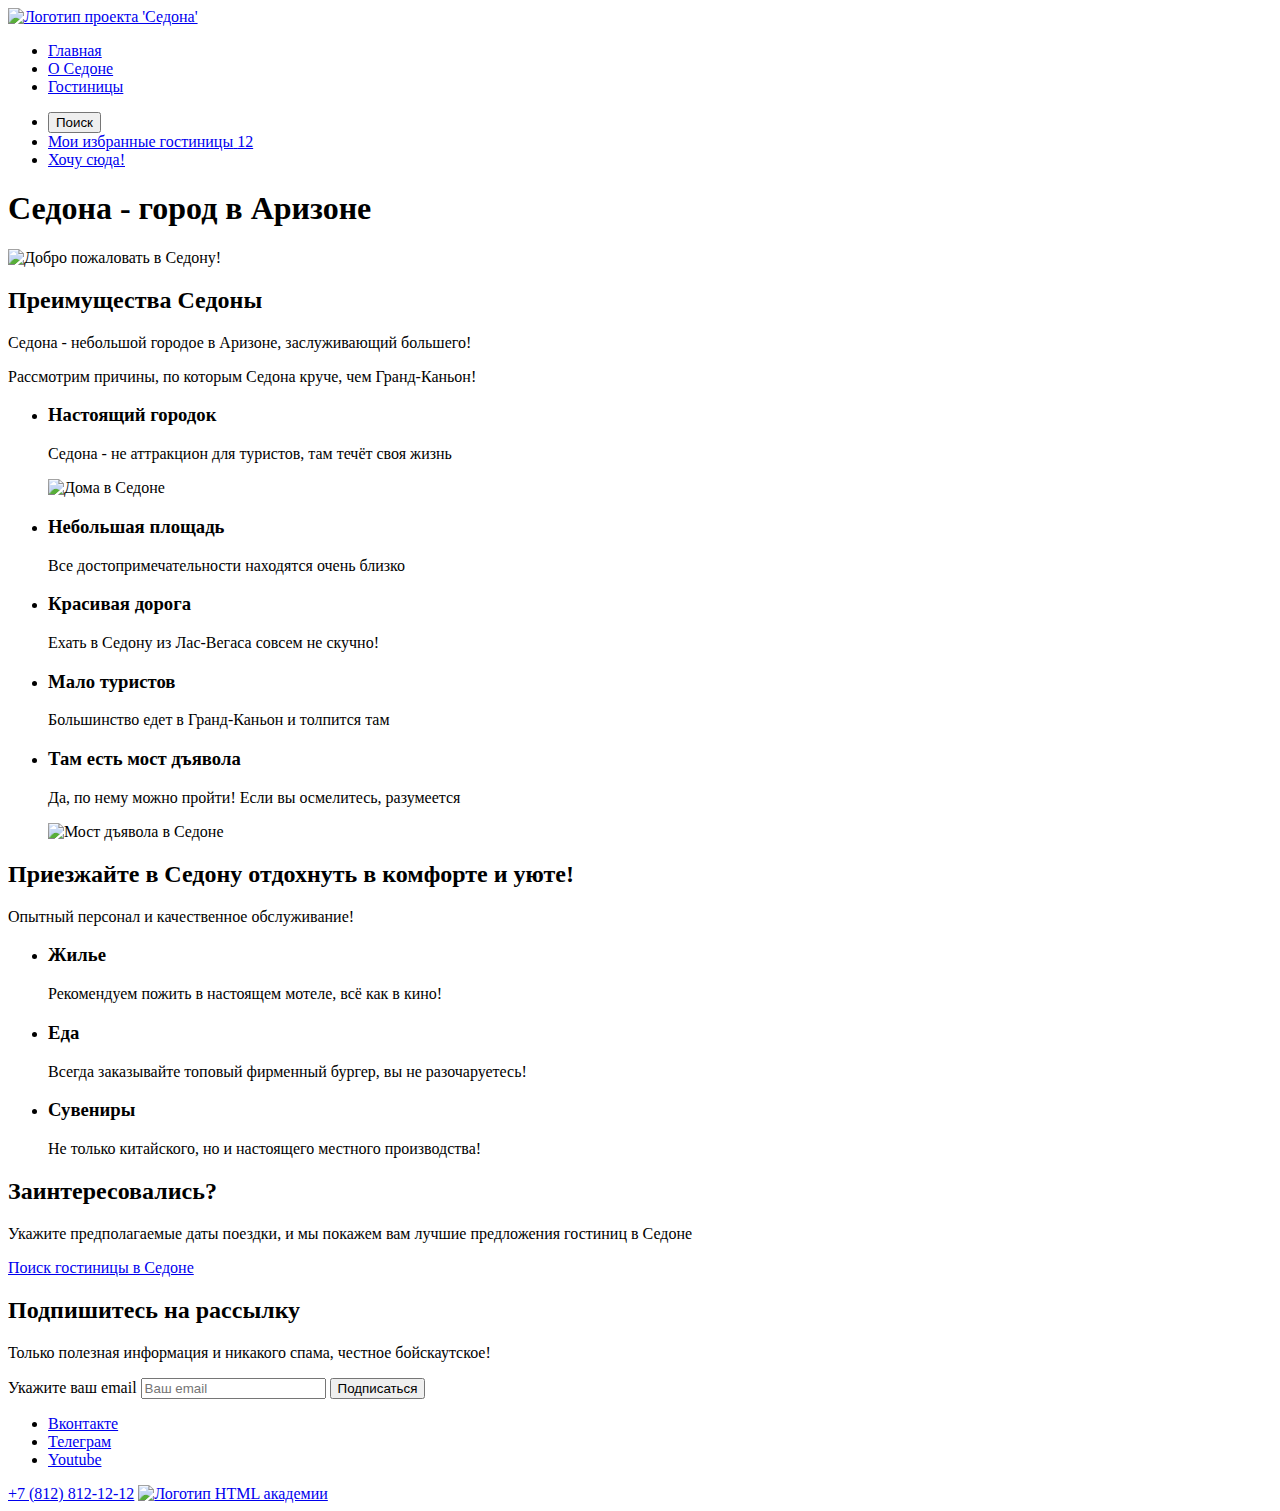
==== index.html @ 58f9d594 "Загружены файлы index.html и catalog.html" ====
<!DOCTYPE html>
<html lang="ru">
  <head>
    <meta charset="utf-8">
    <title>HTML Academy: Седона</title>
  </head>
  <body>

    <header class="main-header" data-test="header">

      <a class="logo-link" aria-current="page" href="index.html">
        <img class="logo-img" src="#" alt="Логотип проекта 'Седона'">
      </a>

      <nav class="navigation">

        <ul class="navigation-list">
          <li class="navigation-item">
            <a class="navigation-link" aria-current="page" href="index.html">
              Главная
            </a>
          </li>
          <li class="navigation-item">
            <a class="navigation-link" href="#">
              О Седоне
            </a>
          </li>
          <li class="navigation-item">
            <a class="navigation-link" href="catalog.html">
              Гостиницы
            </a>
          </li>
        </ul>

        <ul class="navigation-user">
          <li class="navigation-user-item">

            <button class="navigation-user-link" type="button">
              <span class="visually-hidden">Поиск</span>
            </button>
          </li>
          <li class="navigation-user-item">
            <a class="navigation-user-link" href="#">
              <span class="visually-hidden">Мои избранные гостиницы</span>
              <span class="favorits-count">12</span>
            </a>
          </li>
          <li class="navigation-user-item">
            <a class="navigation-btn-link" href="#">
              Хочу сюда!
            </a>
          </li>
        </ul>
      </nav>

    </header>

    <main class="main-index" data-test="main">
      <section class="hero" data-test="hero">
        <h1 class="visually-hidden">Седона - город в Аризоне</h1>
        <img class="hero-image" src="#" alt="Добро пожаловать в Седону!">
      </section>

      <section class="advantages" data-test="advantages">
        <h2 class="visually-hidden">Преимущества Седоны</h2>

        <p class="advantages-title">Седона - небольшой городое в Аризоне, заслуживающий большего!</p>
        <p class="advantages-reasons">Рассмотрим причины, по которым Седона круче, чем Гранд-Каньон!</p>

        <ul class="advantages-list">

          <li class="advantages-item advantages-item-big">
            <h3 class="advantage-title">Настоящий городок</h3>
            <p class="advantage-description">Седона - не аттракцион для туристов, там течёт своя жизнь</p>
            <img class="advantage-img" src="#" alt="Дома в Седоне">
          </li>

          <li class="advantages-item">
            <h3 class="advantage-title">Небольшая площадь</h3>
            <p class="advantage-description">Все достопримечательности находятся очень близко</p>
          </li>

          <li class="advantages-item">
            <h3 class="advantage-title">Красивая дорога</h3>
            <p class="advantage-description">Ехать в Седону из Лас-Вегаса совсем не скучно!</p>
          </li>

          <li class="advantages-item">
            <h3 class="advantage-title">Мало туристов</h3>
            <p class="advantage-description">Большинство едет в Гранд-Каньон и толпится там</p>
          </li>

          <li class="advantages-item advantages-item-big">
            <h3 class="advantage-title">Там есть мост дъявола</h3>
            <p class="advantage-description">Да, по нему можно пройти! Если вы осмелитесь, разумеется</p>
            <img class="advantage-img" src="#" alt="Мост дъявола в Седоне">
          </li>

        </ul>
      </section>

      <section>
        <h2>Приезжайте в Седону отдохнуть в комфорте и уюте!</h2>
        <p class="reasons">Опытный персонал и качественное обслуживание!</p>
        <ul class="reasons-list">

          <li class="reasons-item">
            <h3 class="reasons-title">Жилье</h3>
            <p class="reasons-description">Рекомендуем пожить в настоящем мотеле, всё как в кино!</p>
          </li>

          <li class="reasons-item">
            <h3 class="reasons-title">Еда</h3>
            <p class="reasons-description">Всегда заказывайте топовый фирменный бургер, вы не разочаруетесь!</p>
          </li>

          <li class="reasons-item">
            <h3 class="reasons-title">Сувениры</h3>
            <p class="reasons-description">Не только китайского, но и настоящего местного производства!</p>
          </li>

        </ul>
      </section>

      <section class="search" data-test="search">
        <h2 class="search-title">Заинтересовались?</h2>
        <p class="search-description">Укажите предполагаемые даты поездки, и мы покажем вам лучшие предложения гостиниц в Седоне</p>
        <a href="#" class="search-link">Поиск гостиницы в Седоне</a>
      </section>

      <section class="subscribe" data-test="subscribe">
        <h2 class="subscribe-title">Подпишитесь на рассылку</h2>
        <p class="subscribe-description">Только полезная информация и никакого спама, честное бойскаутское!</p>
        <form class="subscribe-form" action="https://echo.htmlacademy.ru/" method="post">
          <label class="visually-hidden" for="subscribe-email">Укажите ваш email</label>
          <input type="text" id="subscribe-email" name="user-email" placeholder="Ваш email"></input>
          <button class="subscribe-btn" type="submit">Подписаться</button>
        </form>

      </section>


    </main>

    <footer class="page-footer" data-test="footer">
      <ul class="social-list">
        <li class="social-item">
          <a class="social-link" href="https://vk.com/htmlacademy">
            <span class="visually-hidden">Вконтакте</span>
          </a>
        </li>

        <li class="social-item">
          <a class="social-link" href="https://vk.com/htmlacademy">
            <span class="visually-hidden">Телеграм</span>
          </a>
        </li>

        <li class="social-item">
          <a class="social-link" href="https://vk.com/htmlacademy">
            <span class="visually-hidden">Youtube</span>
          </a>
        </li>
      </ul>

      <a class="contact" href="tel:+78128121212">+7 (812) 812-12-12</a>

      <a class="academy-logo-link" href="https://htmlacademy.ru/">
        <img class="academy-logo" src="#" width="115" height="33" alt="Логотип HTML академии">
      </a>
    </footer>

  </body>
</html>
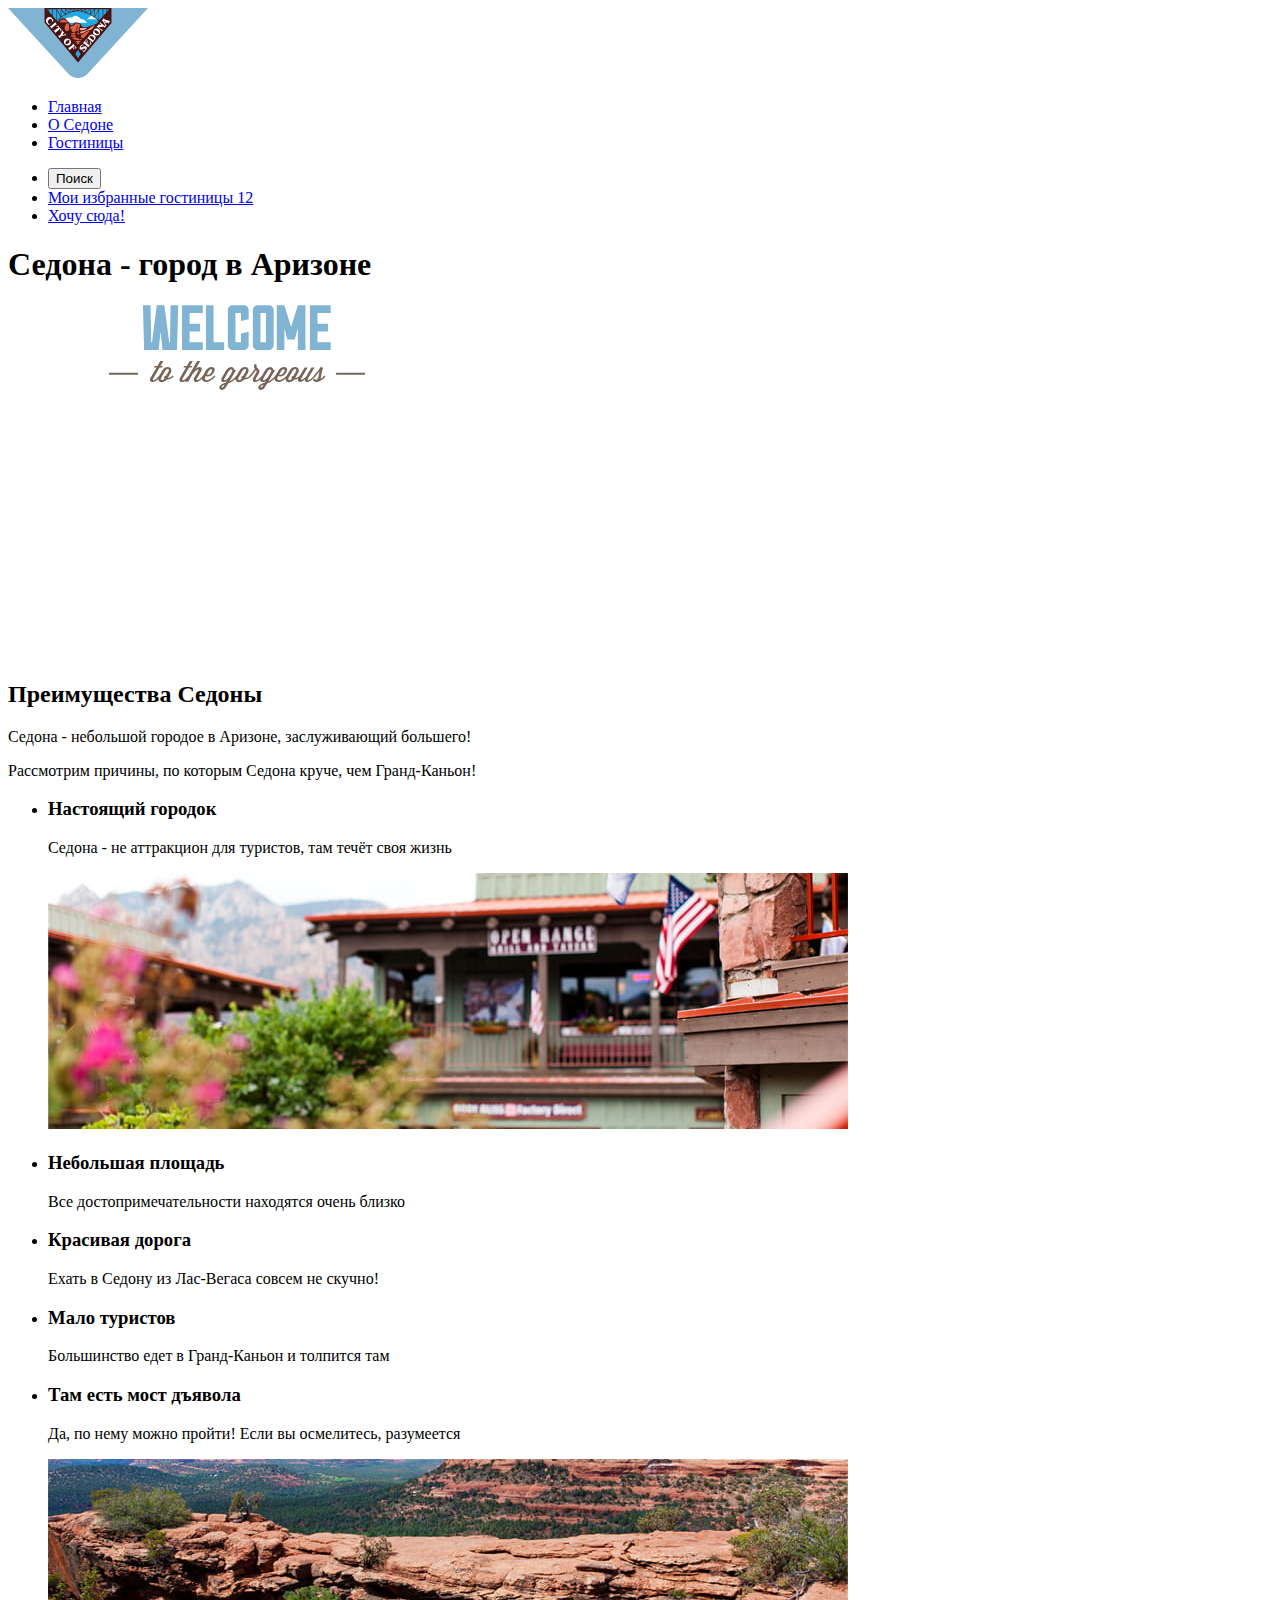
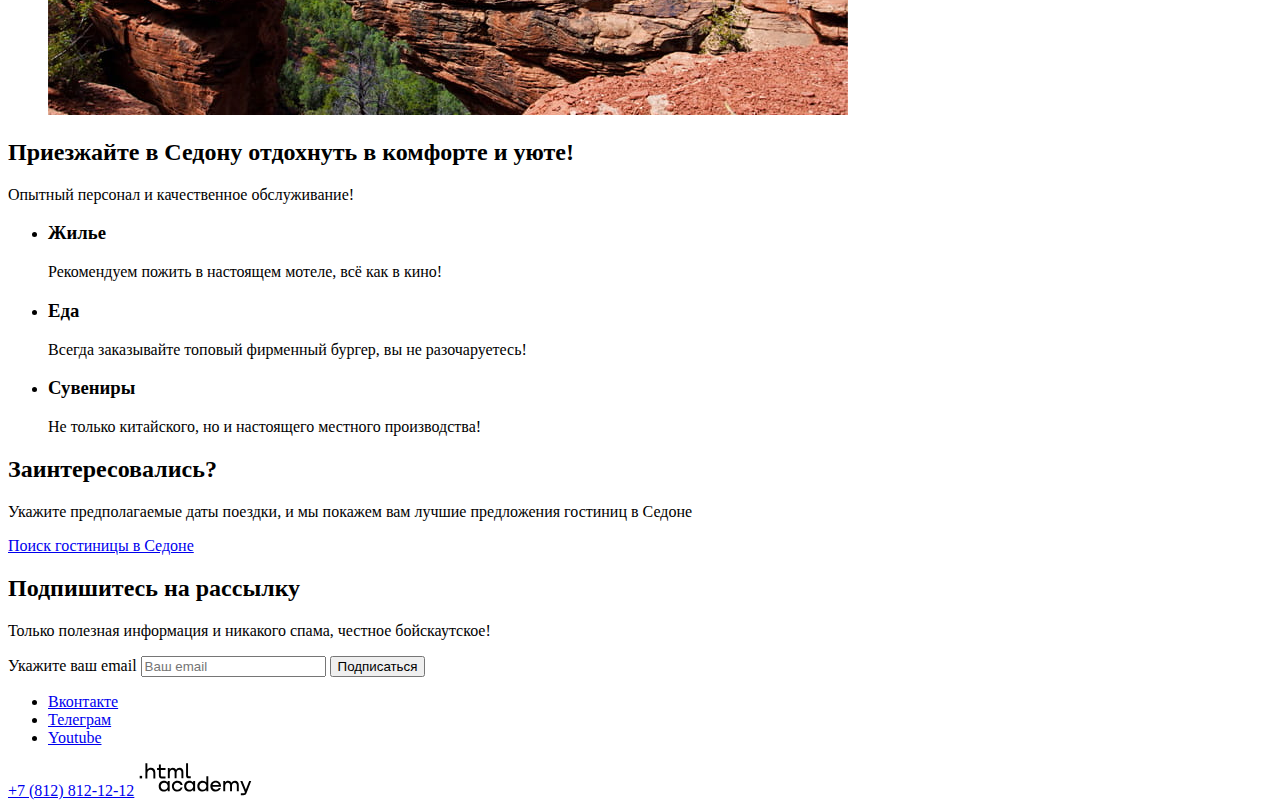
==== commit 034de1a8: "Выполнено задание из модуля 3" ====
--- a/index.html
+++ b/index.html
@@ -9,7 +9,7 @@
     <header class="main-header" data-test="header">
 
       <a class="logo-link" aria-current="page" href="index.html">
-        <img class="logo-img" src="#" alt="Логотип проекта 'Седона'">
+        <img class="logo-img" src="images/logo.svg" width="140" height="70" alt="Логотип проекта 'Седона'">
       </a>
 
       <nav class="navigation">
@@ -58,7 +58,7 @@
     <main class="main-index" data-test="main">
       <section class="hero" data-test="hero">
         <h1 class="visually-hidden">Седона - город в Аризоне</h1>
-        <img class="hero-image" src="#" alt="Добро пожаловать в Седону!">
+        <img class="hero-image" src="images/welcome.svg" width="458" height="352" alt="Добро пожаловать в Седону!">
       </section>
 
       <section class="advantages" data-test="advantages">
@@ -72,7 +72,7 @@
           <li class="advantages-item advantages-item-big">
             <h3 class="advantage-title">Настоящий городок</h3>
             <p class="advantage-description">Седона - не аттракцион для туристов, там течёт своя жизнь</p>
-            <img class="advantage-img" src="#" alt="Дома в Седоне">
+            <img class="advantage-img" src="images/reason-1.jpg" alt="Дома в Седоне">
           </li>
 
           <li class="advantages-item">
@@ -93,7 +93,7 @@
           <li class="advantages-item advantages-item-big">
             <h3 class="advantage-title">Там есть мост дъявола</h3>
             <p class="advantage-description">Да, по нему можно пройти! Если вы осмелитесь, разумеется</p>
-            <img class="advantage-img" src="#" alt="Мост дъявола в Седоне">
+            <img class="advantage-img" src="images/reason-2.jpg" alt="Мост дъявола в Седоне">
           </li>
 
         </ul>
@@ -166,7 +166,7 @@
       <a class="contact" href="tel:+78128121212">+7 (812) 812-12-12</a>
 
       <a class="academy-logo-link" href="https://htmlacademy.ru/">
-        <img class="academy-logo" src="#" width="115" height="33" alt="Логотип HTML академии">
+        <img class="academy-logo" src="images/academy-logo.svg" width="115" height="33" alt="Логотип HTML академии">
       </a>
     </footer>
 
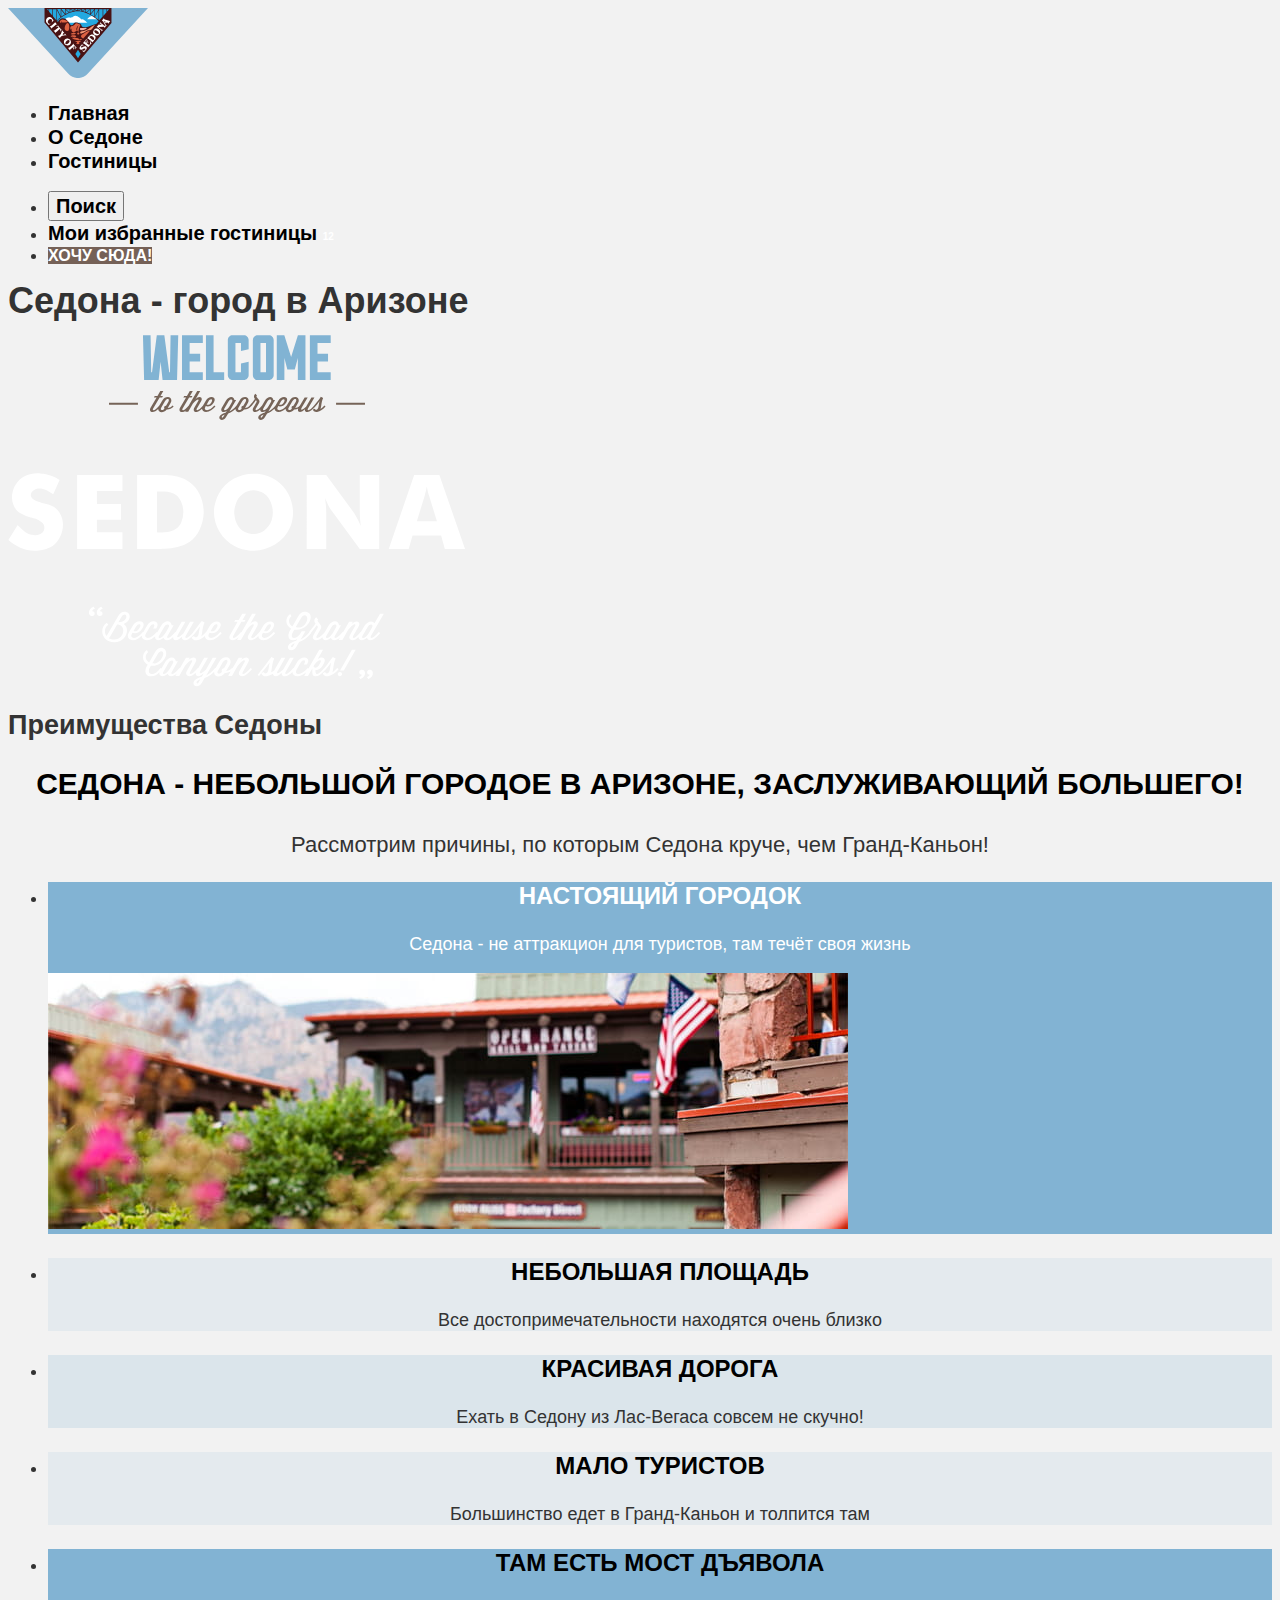
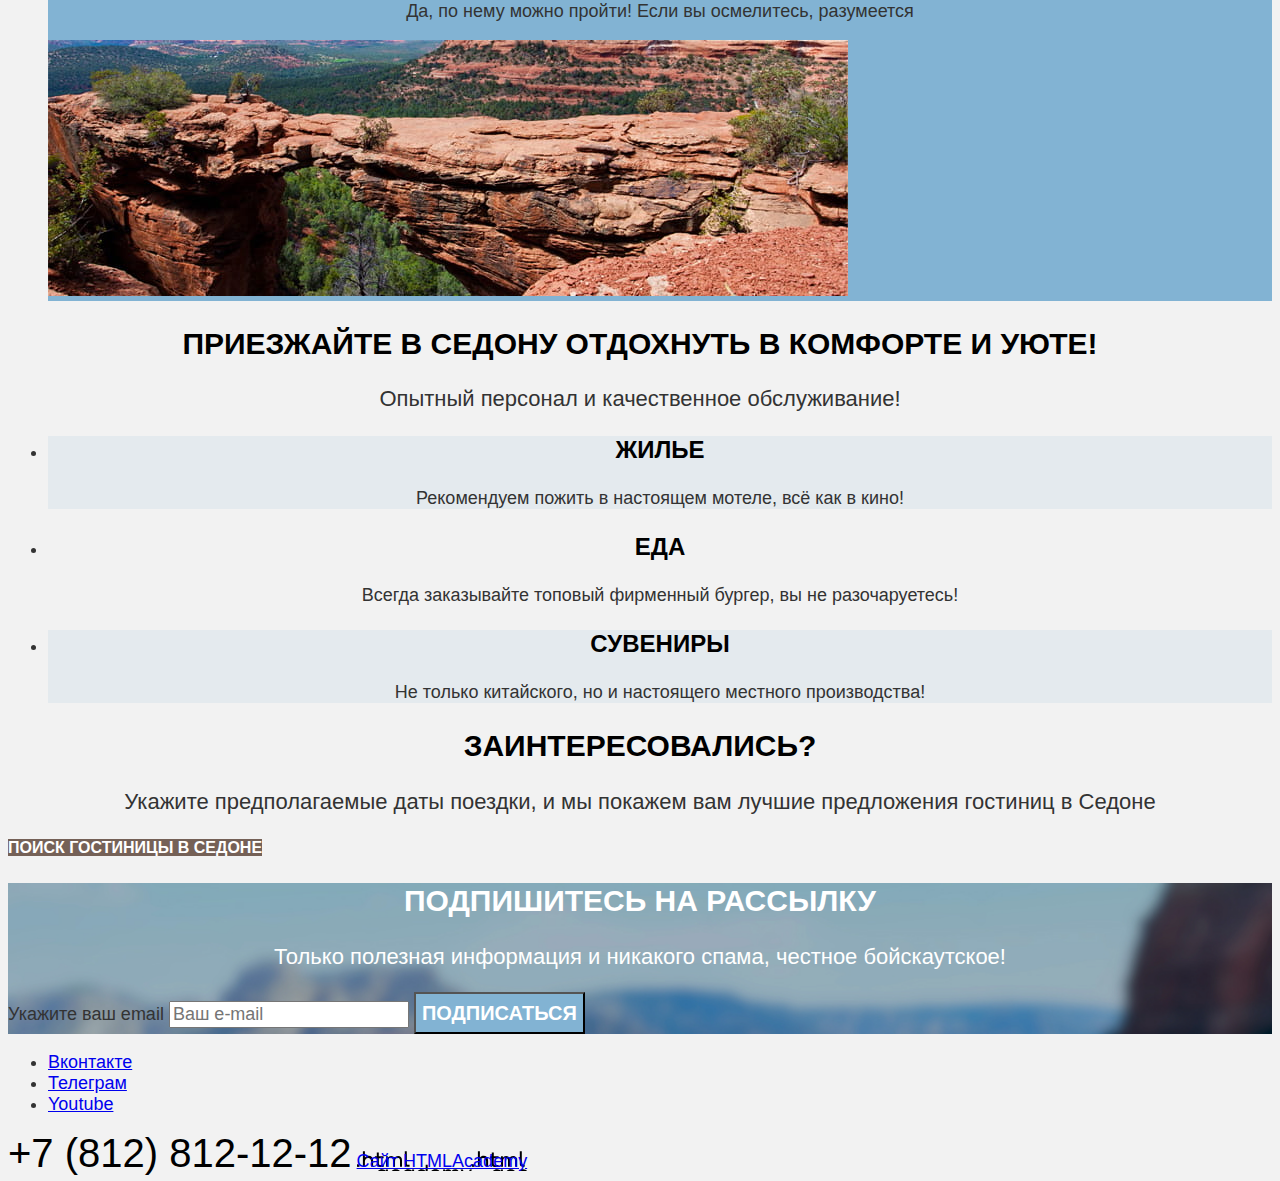
==== commit 3ccbaae4: "Выполнено задание модуля 4" ====
--- a/index.html
+++ b/index.html
@@ -3,6 +3,7 @@
   <head>
     <meta charset="utf-8">
     <title>HTML Academy: Седона</title>
+    <link rel="stylesheet" href="styles/styles.css">
   </head>
   <body>
 
@@ -65,27 +66,27 @@
         <h2 class="visually-hidden">Преимущества Седоны</h2>
 
         <p class="advantages-title">Седона - небольшой городое в Аризоне, заслуживающий большего!</p>
-        <p class="advantages-reasons">Рассмотрим причины, по которым Седона круче, чем Гранд-Каньон!</p>
+        <p class="advantages-description">Рассмотрим причины, по которым Седона круче, чем Гранд-Каньон!</p>
 
         <ul class="advantages-list">
 
           <li class="advantages-item advantages-item-big">
-            <h3 class="advantage-title">Настоящий городок</h3>
-            <p class="advantage-description">Седона - не аттракцион для туристов, там течёт своя жизнь</p>
+            <h3 class="advantages-subtitle">Настоящий городок</h3>
+            <p class="advantages-subdescription">Седона - не аттракцион для туристов, там течёт своя жизнь</p>
             <img class="advantage-img" src="images/reason-1.jpg" alt="Дома в Седоне">
           </li>
 
-          <li class="advantages-item">
+          <li class="advantages-item advantages-light">
             <h3 class="advantage-title">Небольшая площадь</h3>
             <p class="advantage-description">Все достопримечательности находятся очень близко</p>
           </li>
 
-          <li class="advantages-item">
+          <li class="advantages-item advantages-dark">
             <h3 class="advantage-title">Красивая дорога</h3>
             <p class="advantage-description">Ехать в Седону из Лас-Вегаса совсем не скучно!</p>
           </li>
 
-          <li class="advantages-item">
+          <li class="advantages-item advantages-light">
             <h3 class="advantage-title">Мало туристов</h3>
             <p class="advantage-description">Большинство едет в Гранд-Каньон и толпится там</p>
           </li>
@@ -100,23 +101,23 @@
       </section>
 
       <section>
-        <h2>Приезжайте в Седону отдохнуть в комфорте и уюте!</h2>
-        <p class="reasons">Опытный персонал и качественное обслуживание!</p>
+        <h2 class="reasons-title">Приезжайте в Седону отдохнуть в комфорте и уюте!</h2>
+        <p class="reasons-description">Опытный персонал и качественное обслуживание!</p>
         <ul class="reasons-list">
 
-          <li class="reasons-item">
-            <h3 class="reasons-title">Жилье</h3>
-            <p class="reasons-description">Рекомендуем пожить в настоящем мотеле, всё как в кино!</p>
+          <li class="reasons-item reasons-item-light">
+            <h3 class="reason-title">Жилье</h3>
+            <p class="reason-description">Рекомендуем пожить в настоящем мотеле, всё как в кино!</p>
           </li>
 
           <li class="reasons-item">
-            <h3 class="reasons-title">Еда</h3>
-            <p class="reasons-description">Всегда заказывайте топовый фирменный бургер, вы не разочаруетесь!</p>
+            <h3 class="reason-title">Еда</h3>
+            <p class="reason-description">Всегда заказывайте топовый фирменный бургер, вы не разочаруетесь!</p>
           </li>
 
-          <li class="reasons-item">
-            <h3 class="reasons-title">Сувениры</h3>
-            <p class="reasons-description">Не только китайского, но и настоящего местного производства!</p>
+          <li class="reasons-item reasons-item-light">
+            <h3 class="reason-title">Сувениры</h3>
+            <p class="reason-description">Не только китайского, но и настоящего местного производства!</p>
           </li>
 
         </ul>
@@ -125,7 +126,7 @@
       <section class="search" data-test="search">
         <h2 class="search-title">Заинтересовались?</h2>
         <p class="search-description">Укажите предполагаемые даты поездки, и мы покажем вам лучшие предложения гостиниц в Седоне</p>
-        <a href="#" class="search-link">Поиск гостиницы в Седоне</a>
+        <a href="#" class="navigation-btn-link">Поиск гостиницы в Седоне</a>
       </section>
 
       <section class="subscribe" data-test="subscribe">
@@ -133,7 +134,7 @@
         <p class="subscribe-description">Только полезная информация и никакого спама, честное бойскаутское!</p>
         <form class="subscribe-form" action="https://echo.htmlacademy.ru/" method="post">
           <label class="visually-hidden" for="subscribe-email">Укажите ваш email</label>
-          <input type="text" id="subscribe-email" name="user-email" placeholder="Ваш email"></input>
+          <input type="text" id="subscribe-email" name="user-email" placeholder="Ваш e-mail"></input>
           <button class="subscribe-btn" type="submit">Подписаться</button>
         </form>
 
@@ -166,7 +167,8 @@
       <a class="contact" href="tel:+78128121212">+7 (812) 812-12-12</a>
 
       <a class="academy-logo-link" href="https://htmlacademy.ru/">
-        <img class="academy-logo" src="images/academy-logo.svg" width="115" height="33" alt="Логотип HTML академии">
+        <!-- <img class="academy-logo" src="images/academy-logo.svg" width="115" height="33" alt="Логотип HTML академии"> -->
+        <span class="visually-hidden">Сайт HTMLAcademy</span>
       </a>
     </footer>
 
--- a/styles/styles.css
+++ b/styles/styles.css
@@ -0,0 +1,379 @@
+@font-face {
+    font-family: "PT Sans";
+    font-style: normal;
+    font-weight: 400;
+    src: url("../fonts/ptsans-400.woff2") format("woff2");
+    font-display: swap;
+}
+
+@font-face {
+    font-family: "PT Sans";
+    font-style: normal;
+    font-weight: 700;
+    src: url("../fonts/ptsans-700.woff2") format("woff2");
+    font-display: swap;
+}
+
+body {
+    font-family: "PT Sans", sans-serif;
+    font-size: 18px;
+    line-height: 21px;
+    font-weight: 400;
+    font-style: normal;
+    color: #333333;
+    background-color: #f2f2f2;
+}
+
+.navigation-link {
+    font-weight: 700;
+    line-height: 24px;
+    font-size: 20px;
+    text-decoration: none;
+    color: #000000;
+}
+
+.navigation-user-link {
+    font-weight: 700;
+    line-height: 24px;
+    font-size: 20px;
+    text-decoration: none;
+    color: #000000;
+}
+
+.favorits-count {
+    font-size: 10px;
+    line-height: 10px;
+    color: #ffffff;
+}
+
+.navigation-btn-link {
+    font-size: 16px;
+    font-weight: 700;
+    line-height: 20px;
+    text-align: center;
+    background: #756157;
+    text-transform: uppercase;
+    text-decoration: none;
+    color:#ffffff;
+}
+
+.hero {
+    background-image: url("../images/divider.svg"), url("../images/index-background.jpg");
+    background-size: 100% auto, cover;
+    background-repeat: no-repeat;
+    background-position: left bottom, left top;
+}
+
+.advantages-title {
+    font-size: 30px;
+    line-height: 36px;
+    text-align: center;
+    color: #000000;
+    font-weight: 700;
+    text-transform: uppercase;
+}
+
+.advantage-title {
+    font-size: 24px;
+    line-height: 28px;
+    text-align: center;
+    color: #000000;
+    font-weight: 700;
+    text-transform: uppercase;
+}
+
+.advantage-description {
+    font-weight: 400;
+    text-align: center;
+    color: #333333;
+}
+
+.advantages-subtitle {
+    font-size: 24px;
+    line-height: 28px;
+    text-align: center;
+    color: #ffffff;
+    font-weight: 700;
+    text-transform: uppercase;
+}
+
+.advantages-subdescription {
+    font-weight: 400;
+    text-align: center;
+    color: #ffffff;
+}
+
+.advantages-description {
+    font-size: 22px;
+    line-height: 26px;
+    text-align: center;
+}
+
+.advantages-item {
+    background: #82b3d3;
+}
+
+.advantages-light {
+    background: rgba(131, 179, 211, 0.12);
+}
+
+.advantages-dark {
+    background: rgba(131, 179,211,0.2);
+}
+
+.reasons-item-light {
+    background: rgba(131, 179, 211, 0.12);
+}
+
+.reason-title {
+    font-size: 24px;
+    line-height: 28px;
+    text-align: center;
+    color: #000000;
+    font-weight: 700;
+    text-transform: uppercase;
+}
+
+.reason-description {
+    font-weight: 400;
+    text-align: center;
+    color: #333333;
+}
+
+.reasons-title {
+    font-size: 30px;
+    line-height: 36px;
+    text-align: center;
+    color: #000000;
+    font-weight: 700;
+    text-transform: uppercase;
+}
+
+.reasons-description {
+    font-size: 22px;
+    line-height: 26px;
+    text-align: center;
+}
+
+.search-title {
+    font-size: 30px;
+    line-height: 36px;
+    text-align: center;
+    color: #000000;
+    font-weight: 700;
+    text-transform: uppercase;
+}
+
+.search-description {
+    font-size: 22px;
+    line-height: 26px;
+    text-align: center;
+}
+
+.subscribe {
+    background-image: url("../images/subscribe.jpg");
+    background-size: cover;
+    background-repeat: no-repeat;
+}
+
+.subscribe-title {
+    font-size: 30px;
+    line-height: 36px;
+    text-align: center;
+    color: #ffffff;
+    font-weight: 700;
+    text-transform: uppercase;
+}
+
+.subscribe-description {
+    font-size: 22px;
+    line-height: 26px;
+    font-weight: 400;
+    text-align: center;
+    color: #ffffff;
+}
+
+.subscribe-btn {
+    text-align: center;
+    font-size: 20px;
+    line-height: 36px;
+    font-weight: 700;
+    background: #82b3d3;
+    color:#ffffff;
+    text-transform: uppercase;
+    font-family: "PT Sans", sans-serif;
+}
+
+input {
+    font-family: "PT Sans", sans-serif;
+    font-size: 18px;
+}
+
+.academy-logo-link {
+    background-image: url("../images/academy-logo.svg");
+}
+
+.contact {
+    font-size: 40px;
+    line-height: 40px;
+    font-weight: 400;
+    text-align: center;
+    color:#000000;
+    text-decoration: none;
+}
+
+.main-nav {
+    background-image: url("../images/filter.jpg");
+    background-position: cover;
+    background-repeat: no-repeat;
+}
+
+.main-nav-title {
+    font-size: 60px;
+    line-height: 78px;
+    font-weight: 700;
+    color: #ffffff;
+    text-decoration: none;
+}
+
+.breadcrumbs-link {
+    font-size: 16px;
+    line-height: 21px;
+    font-weight: 400;
+    color:#ffffff;
+    text-decoration: none;
+}
+
+.catalog-filter-title {
+    font-size: 20px;
+    line-height: 24px;
+    font-weight: 700;
+    color:#ffffff;
+    text-decoration: none;
+}
+
+.catalog-filter-item {
+    font-size: 18px;
+    line-height: 23px;
+    font-weight: 400;
+    color: #ffffff;
+    text-decoration: none;
+}
+
+.filter-button {
+    text-align: center;
+    font-size: 16px;
+    line-height: 20px;
+    font-weight: 700;
+    color: #ffffff;
+    text-transform: uppercase;
+    font-family: "PT Sans", sans-serif;
+    background: none;
+}
+
+.filter-button-active {
+    background: #82b3d3;
+}
+
+.catalog-select {
+    font-weight: 400;
+    color: #333333;
+    background: #ffffff;
+    line-height: 21px;
+    font-size: 18px;
+    font-family: "PT Sans", sans-serif;
+    text-decoration: none;
+}
+
+.catalog-title {
+    font-size: 30px;
+    line-height: 36px;
+    color:#000000;
+    font-weight: 700;
+    text-decoration: none;
+}
+
+.catalog-card-title{
+    font-size: 24px;
+    line-height: 28px;
+    font-weight: 700;
+    text-decoration: none;
+    color: #000000;
+}
+
+.card-description{
+    font-size: 18px;
+    line-height: 21px;
+    color:#333333;
+    font-weight: 400;
+    text-decoration: none;
+}
+
+.card-price {
+    font-size: 18px;
+    line-height: 21px;
+    color: #333333;
+    font-weight: 400;
+    text-decoration: none;
+    text-align: right;
+}
+
+.card-more {
+    font-size: 16px;
+    font-weight: 700;
+    line-height: 20px;
+    text-align: center;
+    background: #756157;
+    text-transform: uppercase;
+    text-decoration: none;
+    color: #ffffff;
+}
+
+.favourite-card {
+    text-align: center;
+    font-size: 16px;
+    line-height: 20px;
+    font-weight: 700;
+    background: #82b3d3;
+    color: #ffffff;
+    text-transform: uppercase;
+    font-family: "PT Sans", sans-serif;
+}
+
+.favourite-card-active {
+    background: #7DB54F;
+}
+
+.card-rating {
+    text-align: center;
+    font-size: 16px;
+    line-height: 20px;
+    font-weight: 400;
+    color: #333333;
+    text-transform: uppercase;
+    font-family: "PT Sans", sans-serif;
+}
+
+.pagination-link {
+    font-size: 20px;
+    line-height: 36px;
+    font-weight: 700;
+    text-align: center;
+    background: #82b3d3;
+    color:#ffffff;
+    text-decoration: none;
+}
+
+.pagination-link-current {
+    background: #f2f2f2;
+    color: #000000;
+}
+
+.pagination-link-more {
+    font-size: 20px;
+    line-height: 36px;
+    font-weight: 400;
+    text-align: center;
+    background: none;
+    color: #000000;
+}
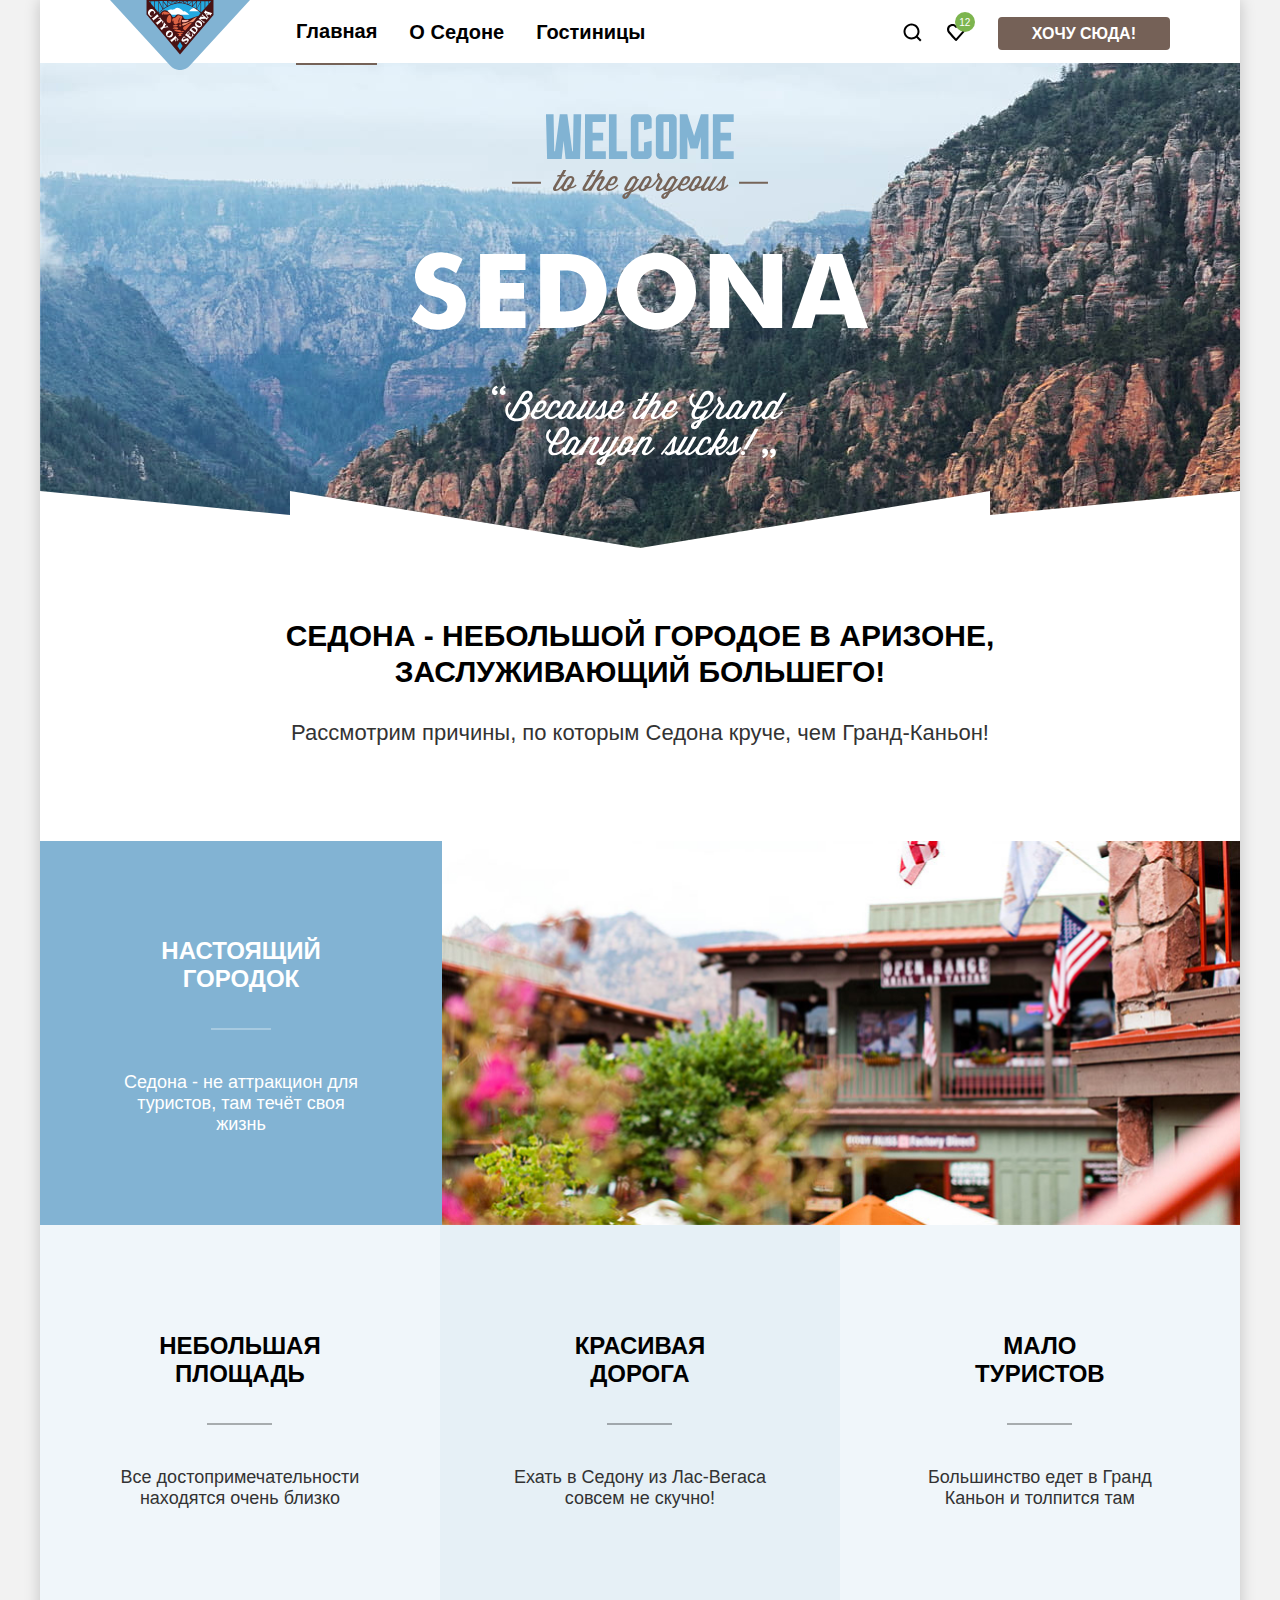
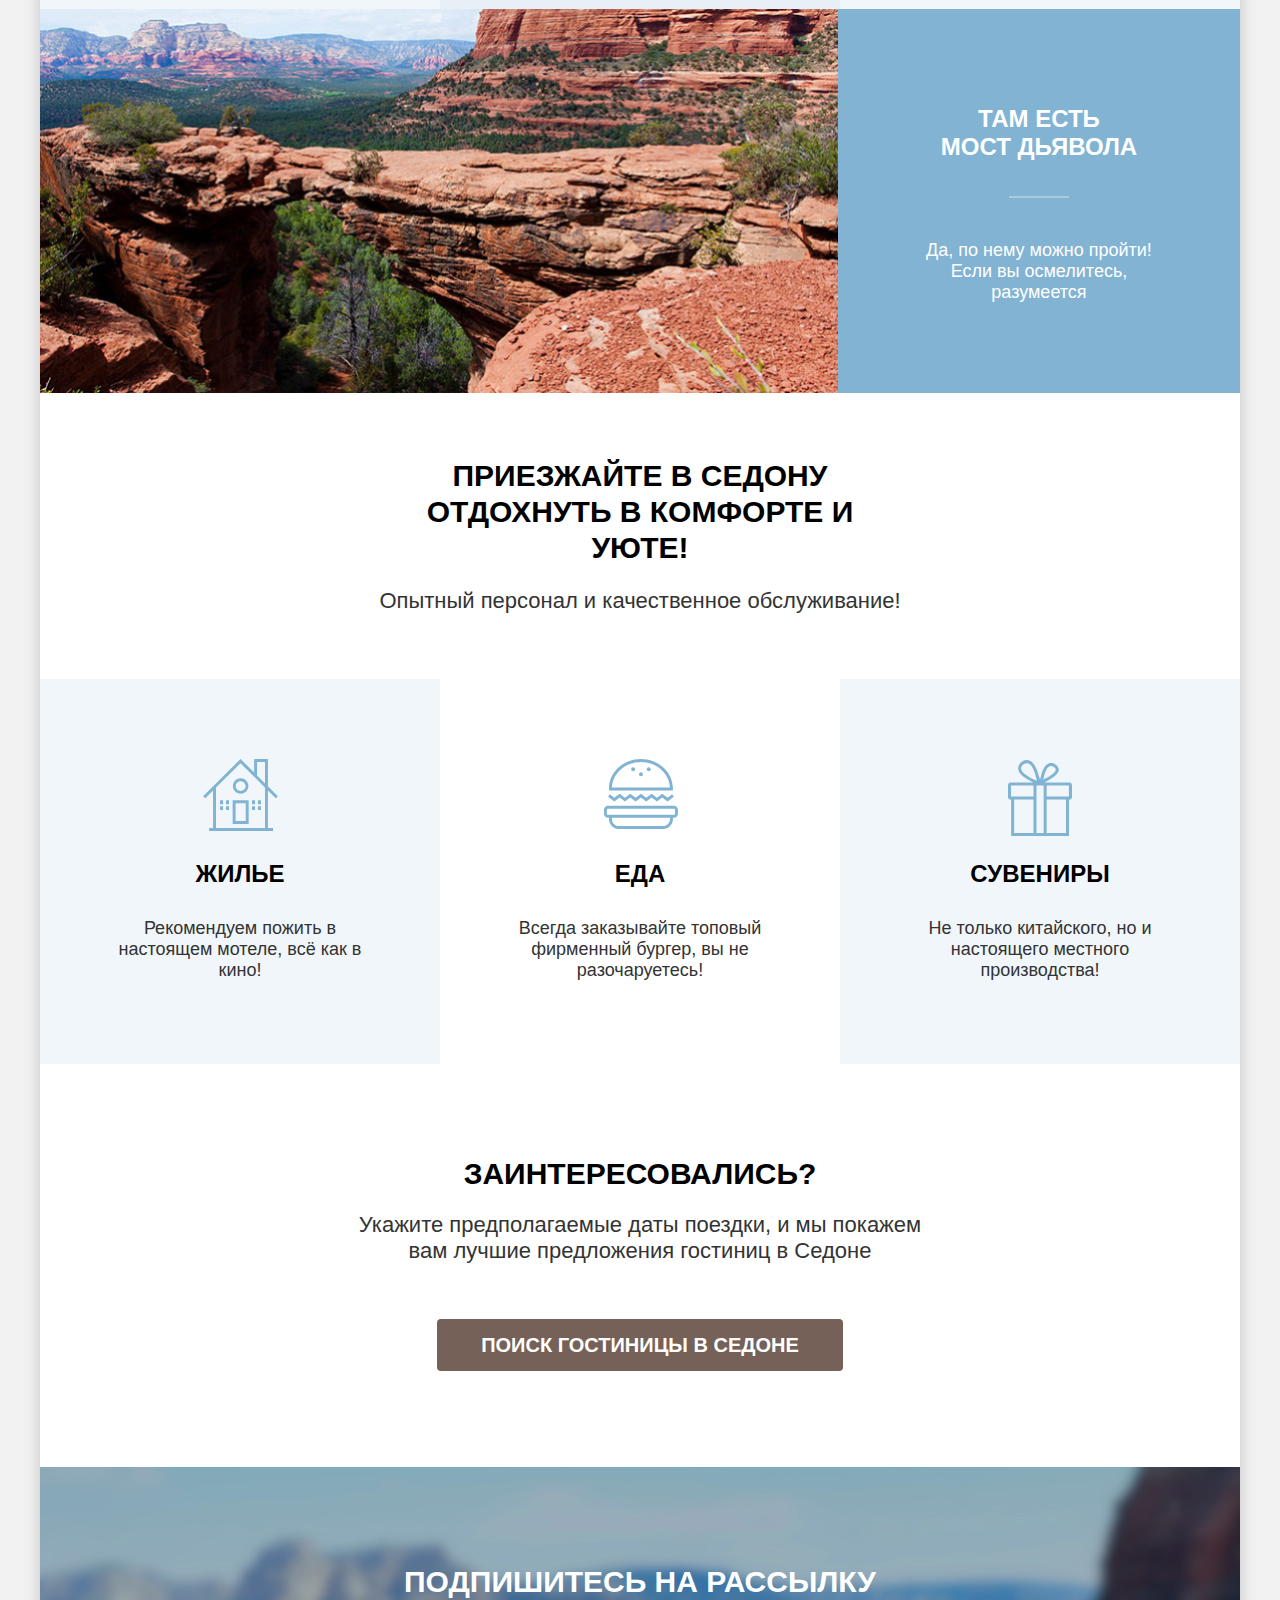
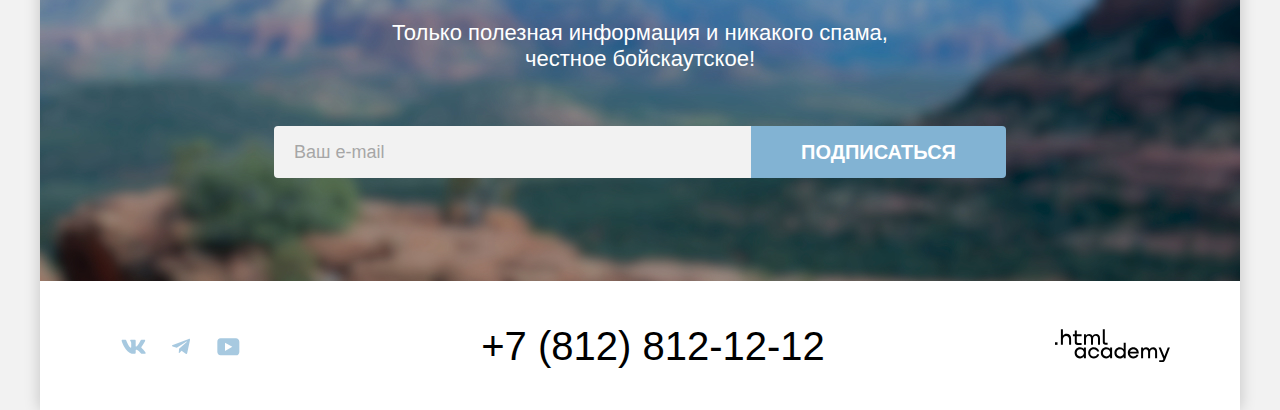
==== commit bbd268fe: "Выполнены задания из модулей 5,6,7,8" ====
--- a/index.html
+++ b/index.html
@@ -6,7 +6,7 @@
     <link rel="stylesheet" href="styles/styles.css">
   </head>
   <body>
-
+    <div class="container">
     <header class="main-header" data-test="header">
 
       <a class="logo-link" aria-current="page" href="index.html">
@@ -17,7 +17,7 @@
 
         <ul class="navigation-list">
           <li class="navigation-item">
-            <a class="navigation-link" aria-current="page" href="index.html">
+            <a class="navigation-link active" aria-current="page" href="index.html">
               Главная
             </a>
           </li>
@@ -35,13 +35,12 @@
 
         <ul class="navigation-user">
           <li class="navigation-user-item">
-
-            <button class="navigation-user-link" type="button">
+            <a class="navigation-link search-link" href="#">
               <span class="visually-hidden">Поиск</span>
-            </button>
+            </a>
           </li>
           <li class="navigation-user-item">
-            <a class="navigation-user-link" href="#">
+            <a class="navigation-link fav" href="#">
               <span class="visually-hidden">Мои избранные гостиницы</span>
               <span class="favorits-count">12</span>
             </a>
@@ -65,42 +64,52 @@
       <section class="advantages" data-test="advantages">
         <h2 class="visually-hidden">Преимущества Седоны</h2>
 
-        <p class="advantages-title">Седона - небольшой городое в Аризоне, заслуживающий большего!</p>
+        <p class="advantages-title">Седона - небольшой городое в Аризоне,<br> заслуживающий большего!</p>
         <p class="advantages-description">Рассмотрим причины, по которым Седона круче, чем Гранд-Каньон!</p>
 
         <ul class="advantages-list">
 
           <li class="advantages-item advantages-item-big">
-            <h3 class="advantages-subtitle">Настоящий городок</h3>
-            <p class="advantages-subdescription">Седона - не аттракцион для туристов, там течёт своя жизнь</p>
+            <div class="advantage-content">
+              <h3 class="advantages-subtitle">Настоящий<br> городок</h3>
+              <p class="advantages-subdescription">Седона - не аттракцион для<br> туристов, там течёт своя<br> жизнь</p>
+            </div>
             <img class="advantage-img" src="images/reason-1.jpg" alt="Дома в Седоне">
           </li>
 
           <li class="advantages-item advantages-light">
-            <h3 class="advantage-title">Небольшая площадь</h3>
-            <p class="advantage-description">Все достопримечательности находятся очень близко</p>
+            <div class="advantage-content">
+              <h3 class="advantage-title">Небольшая<br> площадь</h3>
+              <p class="advantage-description">Все достопримечательности<br> находятся очень близко</p>
+            </div>
           </li>
 
           <li class="advantages-item advantages-dark">
-            <h3 class="advantage-title">Красивая дорога</h3>
-            <p class="advantage-description">Ехать в Седону из Лас-Вегаса совсем не скучно!</p>
+            <div class="advantage-content">
+            <h3 class="advantage-title">Красивая<br> дорога</h3>
+            <p class="advantage-description">Ехать в Седону из Лас-Вегаса<br> совсем не скучно!</p>
+            </div>
           </li>
 
           <li class="advantages-item advantages-light">
-            <h3 class="advantage-title">Мало туристов</h3>
-            <p class="advantage-description">Большинство едет в Гранд-Каньон и толпится там</p>
+            <div class="advantage-content">
+            <h3 class="advantage-title">Мало<br> туристов</h3>
+            <p class="advantage-description">Большинство едет в Гранд<br> Каньон и толпится там</p>
+            </div>
           </li>
 
           <li class="advantages-item advantages-item-big">
-            <h3 class="advantage-title">Там есть мост дъявола</h3>
-            <p class="advantage-description">Да, по нему можно пройти! Если вы осмелитесь, разумеется</p>
-            <img class="advantage-img" src="images/reason-2.jpg" alt="Мост дъявола в Седоне">
+            <div class="advantage-content">
+              <h3 class="advantages-subtitle">Там есть<br> мост дьявола</h3>
+              <p class="advantages-subdescription">Да, по нему можно пройти!<br> Если вы осмелитесь,<br> разумеется</p>
+            </div>
+            <img class="advantage-img last" src="images/reason-2.jpg" alt="Мост дъявола в Седоне">
           </li>
 
         </ul>
       </section>
 
-      <section>
+      <section class="reasons">
         <h2 class="reasons-title">Приезжайте в Седону отдохнуть в комфорте и уюте!</h2>
         <p class="reasons-description">Опытный персонал и качественное обслуживание!</p>
         <ul class="reasons-list">
@@ -126,15 +135,15 @@
       <section class="search" data-test="search">
         <h2 class="search-title">Заинтересовались?</h2>
         <p class="search-description">Укажите предполагаемые даты поездки, и мы покажем вам лучшие предложения гостиниц в Седоне</p>
-        <a href="#" class="navigation-btn-link">Поиск гостиницы в Седоне</a>
+        <a href="#" class="search-btn-link">Поиск гостиницы в Седоне</a>
       </section>
 
-      <section class="subscribe" data-test="subscribe">
+      <section class="subscribe subscribe-image" data-test="subscribe">
         <h2 class="subscribe-title">Подпишитесь на рассылку</h2>
         <p class="subscribe-description">Только полезная информация и никакого спама, честное бойскаутское!</p>
         <form class="subscribe-form" action="https://echo.htmlacademy.ru/" method="post">
           <label class="visually-hidden" for="subscribe-email">Укажите ваш email</label>
-          <input type="text" id="subscribe-email" name="user-email" placeholder="Ваш e-mail"></input>
+          <input class="subscribe-input" type="text" id="subscribe-email" name="user-email" placeholder="Ваш e-mail"></input>
           <button class="subscribe-btn" type="submit">Подписаться</button>
         </form>
 
@@ -146,19 +155,19 @@
     <footer class="page-footer" data-test="footer">
       <ul class="social-list">
         <li class="social-item">
-          <a class="social-link" href="https://vk.com/htmlacademy">
+          <a class="social-link vk" href="https://vk.com/htmlacademy">
             <span class="visually-hidden">Вконтакте</span>
           </a>
         </li>
 
         <li class="social-item">
-          <a class="social-link" href="https://vk.com/htmlacademy">
+          <a class="social-link tg" href="https://vk.com/htmlacademy">
             <span class="visually-hidden">Телеграм</span>
           </a>
         </li>
 
         <li class="social-item">
-          <a class="social-link" href="https://vk.com/htmlacademy">
+          <a class="social-link yt" href="https://vk.com/htmlacademy">
             <span class="visually-hidden">Youtube</span>
           </a>
         </li>
@@ -167,10 +176,9 @@
       <a class="contact" href="tel:+78128121212">+7 (812) 812-12-12</a>
 
       <a class="academy-logo-link" href="https://htmlacademy.ru/">
-        <!-- <img class="academy-logo" src="images/academy-logo.svg" width="115" height="33" alt="Логотип HTML академии"> -->
         <span class="visually-hidden">Сайт HTMLAcademy</span>
       </a>
     </footer>
-
+    </div>
   </body>
 </html>
--- a/styles/styles.css
+++ b/styles/styles.css
@@ -1,379 +1,2005 @@
+@charset "UTF-8";
 @font-face {
-    font-family: "PT Sans";
-    font-style: normal;
-    font-weight: 400;
-    src: url("../fonts/ptsans-400.woff2") format("woff2");
-    font-display: swap;
+  font-family: "PT Sans";
+  src: url("../fonts/ptsans-400.woff2") format("woff2");
+  font-weight: 400;
+  font-style: normal;
 }
 
 @font-face {
-    font-family: "PT Sans";
-    font-style: normal;
-    font-weight: 700;
-    src: url("../fonts/ptsans-700.woff2") format("woff2");
-    font-display: swap;
+  font-family: "PT Sans";
+  src: url("../fonts/ptsans-700.woff2") format("woff2");
+  font-weight: 700;
+  font-style: normal;
 }
 
 body {
-    font-family: "PT Sans", sans-serif;
-    font-size: 18px;
-    line-height: 21px;
-    font-weight: 400;
-    font-style: normal;
-    color: #333333;
-    background-color: #f2f2f2;
+  padding: 0;
+  margin: 0;
+  font-family: "PT Sans", sans-serif;
+  background-color: #f2f2f2;
+}
+
+.container {
+  max-width: 1200px;
+  margin: auto;
+  background-color: #ffffff;
+  -webkit-box-shadow: 0 0 15px rgba(0, 0, 0, 0.2);
+  box-shadow: 0 0 15px rgba(0, 0, 0, 0.2);
+}
+
+.main-header {
+  display: -webkit-box;
+  display: -ms-flexbox;
+  display: flex;
+  -ms-flex-wrap: wrap;
+  flex-wrap: wrap;
+  margin: 0 auto;
+  width: 1060px;
+  min-height: 64px;
+  margin-bottom: -11px;
+}
+
+.logo-link:focus {
+  outline: 2px solid #756257;
+  border-bottom-left-radius: 10px;
+  border-bottom-right-radius: 10px;
+}
+
+.navigation {
+  display: -webkit-box;
+  display: -ms-flexbox;
+  display: flex;
+  -ms-flex-wrap: wrap;
+  flex-wrap: wrap;
+  -webkit-box-pack: justify;
+  -ms-flex-pack: justify;
+  justify-content: space-between;
+  width: 920px;
+  min-height: 64px;
+  -webkit-box-align: start;
+  -ms-flex-align: start;
+  align-items: flex-start;
+}
+
+.navigation-list {
+  list-style: none;
+  padding: 0;
+  margin: 0;
+  display: -webkit-box;
+  display: -ms-flexbox;
+  display: flex;
+  -ms-flex-wrap: wrap;
+  flex-wrap: wrap;
+  max-width: 450px;
+  margin-left: 30px;
+  min-height: 64px;
+  -webkit-box-align: center;
+  -ms-flex-align: center;
+  align-items: center;
+}
+
+.navigation-user {
+  margin: 0;
+  padding: 0;
+  display: -webkit-box;
+  display: -ms-flexbox;
+  display: flex;
+  -ms-flex-wrap: wrap;
+  flex-wrap: wrap;
+  -webkit-box-align: center;
+  -ms-flex-align: center;
+  align-items: center;
+  list-style: none;
+  margin-left: auto;
+  max-width: 350px;
+}
+
+.navigation-item {
+  display: -webkit-box;
+  display: -ms-flexbox;
+  display: flex;
+  font-weight: bold;
+  font-size: 20px;
+  line-height: 24px;
+  height: 64px;
+  -webkit-box-align: inherit;
+  -ms-flex-align: inherit;
+  align-items: inherit;
 }
 
 .navigation-link {
-    font-weight: 700;
-    line-height: 24px;
-    font-size: 20px;
-    text-decoration: none;
-    color: #000000;
-}
-
-.navigation-user-link {
-    font-weight: 700;
-    line-height: 24px;
-    font-size: 20px;
-    text-decoration: none;
-    color: #000000;
-}
+  display: -webkit-box;
+  display: -ms-flexbox;
+  display: flex;
+  text-decoration: none;
+  color: #000000;
+  outline: none;
+  -webkit-box-align: inherit;
+  -ms-flex-align: inherit;
+  align-items: inherit;
+  padding: 20px 0;
+  margin: 0 16px;
+}
+
+.navigation-link:focus {
+  outline: 2px solid #756257;
+  border-radius: 10px;
+}
+
+
 
 .favorits-count {
-    font-size: 10px;
-    line-height: 10px;
-    color: #ffffff;
-}
+  position: absolute;
+  top: 12px;
+  right: 3px;
+  background-color: #7DB54F;
+  color: white;
+  border-radius: 50%;
+  width: 20px;
+  height: 20px;
+  display: flex;
+  align-items: center;
+  justify-content: center;
+  font-size: 10px;
+}
+
+
+
+
+
+.active {
+  border-bottom: 2px solid #756257;
+}
+
+.visually-hidden {
+  position: absolute;
+  width: 1px;
+  height: 1px;
+  margin: -1px;
+  padding: 0;
+  border: 0;
+  clip: rect(0 0 0 0);
+  overflow: hidden;
+}
+
+.search-link {
+  width: 20px;
+  height: 20px;
+  margin: 0;
+  padding: 22px 12px;
+  display: inline-block;
+  background: center url("../images/search.svg") no-repeat;
+}
+
+.fav {
+  width: 20px;
+  height: 20px;
+  margin: 0;
+  padding: 22px 12px;
+  margin-right: 20px;
+  display: inline-block;
+  background: center url("../images/heart.svg") no-repeat;
+  position: relative;
+}
+
 
 .navigation-btn-link {
-    font-size: 16px;
-    font-weight: 700;
-    line-height: 20px;
-    text-align: center;
-    background: #756157;
-    text-transform: uppercase;
-    text-decoration: none;
-    color:#ffffff;
+  font-weight: 700;
+  background: #756157;
+  border-radius: 4px;
+  font-size: 16px;
+  line-height: 20px;
+  text-transform: uppercase;
+  color: #ffffff;
+  padding: 8px 34px;
+  margin: 0;
+  outline: none;
+  text-decoration: none;
+}
+
+.navigation-btn-link:hover {
+  background: #615048;
+  -webkit-transition: 0.5s;
+  transition: 0.5s;
+}
+
+.navigation-btn-link:focus {
+  background: #615048;
+  -webkit-transition: 0.5s;
+  transition: 0.5s;
+  outline: none;
+}
+
+.navigation-btn-link:active {
+  color: rgba(255, 255, 255, 0.3);
+  background: #756157;
+  -webkit-transition: 0.5s;
+  transition: 0.5s;
+}
+
+.navigation-btn-link:disabled {
+  background: #e5e5e5;
+}
+
+.main-index {
+  text-align: center;
 }
 
 .hero {
-    background-image: url("../images/divider.svg"), url("../images/index-background.jpg");
-    background-size: 100% auto, cover;
-    background-repeat: no-repeat;
-    background-position: left bottom, left top;
-}
+  min-height: 100%;
+  -webkit-box-align: center;
+  -ms-flex-align: center;
+  align-items: center;
+  background: bottom url("../images/shape.svg") no-repeat, 100% url("../images/background.jpg") no-repeat;
+  background-color: rgba(148, 45, 31, 0.435);
+  margin-bottom: 70px;
+}
+
+.hero-image {
+  display: block;
+  margin: auto;
+  padding: 51px 0 82px 0;
+}
+
+
 
 .advantages-title {
-    font-size: 30px;
-    line-height: 36px;
-    text-align: center;
-    color: #000000;
-    font-weight: 700;
-    text-transform: uppercase;
-}
+  margin-top: 25px;
+  font-size: 30px;
+  line-height: 36px;
+  text-align: center;
+  color: #000000;
+  font-weight: 700;
+  text-transform: uppercase;
+}
+
+.advantages-description {
+  margin-bottom: 95px;
+  font-size: 22px;
+  line-height: 26px;
+  color: #333333;
+}
+
+
 
 .advantage-title {
-    font-size: 24px;
-    line-height: 28px;
-    text-align: center;
-    color: #000000;
-    font-weight: 700;
-    text-transform: uppercase;
-}
+  font-size: 24px;
+  line-height: 28px;
+  text-align: center;
+  color: #000000;
+  font-weight: 700;
+  text-transform: uppercase;
+
+  position: relative;
+}
+
+.advantages-subtitle::after {
+  content: "";
+  width: 60px;
+  height: 2px;
+  background: rgba(255, 255, 255, 0.3);
+
+  display: block;
+
+  margin-left: auto;
+  margin-right: auto;
+  margin-top: 35px;
+}
+
+.advantage-title::after {
+  content: "";
+  width: 65px;
+  height: 2px;
+  background: rgba(0, 0, 0, 0.3);
+
+  display: block;
+
+  margin-left: auto;
+  margin-right: auto;
+  margin-top: 35px;
+}
+
+
 
 .advantage-description {
-    font-weight: 400;
-    text-align: center;
-    color: #333333;
+  font-size: 18px;
+  line-height: 21px;
+  font-weight: 400;
+  text-align: center;
+  color: #333333;
 }
 
 .advantages-subtitle {
-    font-size: 24px;
-    line-height: 28px;
-    text-align: center;
-    color: #ffffff;
-    font-weight: 700;
-    text-transform: uppercase;
+  font-size: 24px;
+  line-height: 28px;
+  text-align: center;
+  color: #ffffff;
+  font-weight: 700;
+  text-transform: uppercase;
+
+  position: relative;
 }
 
 .advantages-subdescription {
-    font-weight: 400;
-    text-align: center;
-    color: #ffffff;
-}
-
-.advantages-description {
-    font-size: 22px;
-    line-height: 26px;
-    text-align: center;
+  font-size: 18px;
+  line-height: 21px;
+  font-weight: 400;
+  text-align: center;
+  color: #ffffff;
+}
+
+.advantages-list {
+  margin-bottom: 65px;
+  padding: 0;
+  display: -webkit-box;
+  display: -ms-flexbox;
+  display: flex;
+  -webkit-box-orient: horizontal;
+  -webkit-box-direction: normal;
+  -ms-flex-direction: row;
+  flex-direction: row;
+  -ms-flex-wrap: wrap;
+  flex-wrap: wrap;
+  list-style: none;
+  margin-top: 0;
+
 }
 
 .advantages-item {
-    background: #82b3d3;
-}
+  background: #82b3d3;
+  width: 33.33%;
+  height: 384px;
+
+  display: flex;
+}
+
+.advantages-item-big {
+  width:100%;
+  display: flex;
+}
+
+.advantage-content {
+  display: flex;
+  flex-direction: column;
+
+  justify-content: center;
+  margin: auto;
+}
+
+.advantage-img {
+  margin:0;
+}
+
+.last {
+  order:-1;
+}
+
 
 .advantages-light {
-    background: rgba(131, 179, 211, 0.12);
+  background: rgba(131, 179, 211, 0.12);
 }
 
 .advantages-dark {
-    background: rgba(131, 179,211,0.2);
-}
-
-.reasons-item-light {
-    background: rgba(131, 179, 211, 0.12);
+  background: rgba(131, 179, 211, 0.2);
+}
+
+
+
+
+.reasons {
+  margin-bottom: 92px;
+}
+
+.reasons-title {
+  margin: 0 345px 20px 345px;
+  font-weight: 700;
+  font-size: 30px;
+  line-height: 36px;
+  text-transform: uppercase;
+}
+
+.reasons-description {
+  font-size: 22px;
+  line-height: 26px;
+  margin-bottom: 65px;
+  color: #333333;
+}
+
+.reasons-list {
+  padding: 0;
+  margin: 0;
+  list-style: none;
+  display: -webkit-box;
+  display: -ms-flexbox;
+  display: flex;
+}
+
+.reasons-item {
+  -webkit-box-sizing: border-box;
+  box-sizing: border-box;
+  padding: 75px 60px 60px 60px;
+  min-width: 400px;
+  min-height: 385px;
+}
+
+.reasons-item:nth-child(1) {
+  background: rgba(131, 179, 211, 0.12) center 80px url("../images/icon-1.svg") no-repeat;
+}
+
+.reasons-item:nth-child(2) {
+  background: center 80px url("../images/icon-2.svg") no-repeat;
+}
+
+.reasons-item:nth-child(3) {
+  background: rgba(131, 179, 211, 0.12) center 80px url("../images/icon-3.svg") no-repeat;
 }
 
 .reason-title {
-    font-size: 24px;
-    line-height: 28px;
-    text-align: center;
-    color: #000000;
-    font-weight: 700;
-    text-transform: uppercase;
+  font-weight: 700;
+  font-size: 24px;
+  line-height: 28px;
+  text-transform: uppercase;
+  margin-top: 106px;
+  margin-bottom: 30px;
 }
 
 .reason-description {
-    font-weight: 400;
-    text-align: center;
-    color: #333333;
-}
-
-.reasons-title {
-    font-size: 30px;
-    line-height: 36px;
-    text-align: center;
-    color: #000000;
-    font-weight: 700;
-    text-transform: uppercase;
-}
-
-.reasons-description {
-    font-size: 22px;
-    line-height: 26px;
-    text-align: center;
+  color: #333333;
+  font-size: 18px;
+  line-height: 21px;
 }
 
 .search-title {
-    font-size: 30px;
-    line-height: 36px;
-    text-align: center;
-    color: #000000;
-    font-weight: 700;
-    text-transform: uppercase;
+  padding: 0;
+  margin: 0;
+  font-weight: 700;
+  font-size: 30px;
+  line-height: 36px;
+  text-transform: uppercase;
+  margin-bottom: 20px;
 }
 
 .search-description {
-    font-size: 22px;
-    line-height: 26px;
-    text-align: center;
+  font-size: 22px;
+  line-height: 26px;
+  color: #333333;
+  margin: 0 300px 55px 300px;
+}
+
+.search-btn-link {
+  text-align: center;
+  display: inline-block;
+  font-family: inherit;
+  text-decoration: none;
+  text-transform: uppercase;
+  font-size: 20px;
+  font-weight: 700;
+  line-height: 36px;
+  min-width: 270px;
+  min-height: 36px;
+  color: #ffffff;
+  background: #756157;
+  border-radius: 4px;
+  padding: 8px 44px;
+  margin-bottom: 96px;
+}
+
+.search-btn-link:hover {
+  background: #615048;
+  -webkit-transition: 0.5s;
+  transition: 0.5s;
+}
+
+.search-btn-link:focus {
+  background: #615048;
+  -webkit-transition: 0.5s;
+  transition: 0.5s;
+  outline: none;
+}
+
+.search-btn-link:active {
+  color: rgba(255, 255, 255, 0.3);
+  background: #756157;
+  -webkit-transition: 0.5s;
+  transition: 0.5s;
+}
+
+.search-btn-link:disabled {
+  background: #e5e5e5;
 }
 
 .subscribe {
-    background-image: url("../images/subscribe.jpg");
-    background-size: cover;
-    background-repeat: no-repeat;
+  background-size: cover;
+}
+
+.subscribe-image {
+  background: url("../images/subscribe.jpg");
+  background-color: rgba(147, 45, 31, 0.435);
 }
 
 .subscribe-title {
-    font-size: 30px;
-    line-height: 36px;
-    text-align: center;
-    color: #ffffff;
-    font-weight: 700;
-    text-transform: uppercase;
+  padding: 0;
+  margin: 0;
+  color: #ffffff;
+  font-weight: 700;
+  font-size: 30px;
+  line-height: 36px;
+  text-transform: uppercase;
+  margin-bottom: 20px;
+  padding-top: 97px;
+  text-align: center;
 }
 
 .subscribe-description {
-    font-size: 22px;
-    line-height: 26px;
-    font-weight: 400;
-    text-align: center;
-    color: #ffffff;
+  text-align: center;
+  color: #ffffff;
+  font-size: 22px;
+  line-height: 26px;
+  margin: 0 330px 54px 330px;
+}
+
+.subscribe-title-catalog {
+  color: #000000;
+}
+
+.subscribe-description-catalog {
+  color: #333333;
+}
+
+.subscribe-form {
+  display: -webkit-box;
+  display: -ms-flexbox;
+  display: flex;
+  -webkit-box-pack: center;
+  -ms-flex-pack: center;
+  justify-content: center;
+  padding-bottom: 103px;
+}
+
+.subscribe-input {
+  font-family: inherit;
+  background: #f2f2f2;
+  border-radius: 4px 0 0 4px;
+  border-style: hidden;
+  font-size: 18px;
+  line-height: 24px;
+  padding: 14px 225px 14px 20px;
+}
+
+.subscribe-input:hover {
+  background: #e6e6e6;
+}
+
+.subscribe-input:active, .field:hover {
+  outline: none;
+  opacity: 1;
+}
+
+.subscribe-input::-webkit-input-placeholder {
+  opacity: 0.6;
+}
+
+.subscribe-input:-ms-input-placeholder {
+  opacity: 0.6;
+}
+
+.subscribe-input::-ms-input-placeholder {
+  opacity: 0.6;
+}
+
+.subscribe-input::placeholder {
+  opacity: 0.6;
 }
 
 .subscribe-btn {
-    text-align: center;
-    font-size: 20px;
-    line-height: 36px;
-    font-weight: 700;
-    background: #82b3d3;
-    color:#ffffff;
-    text-transform: uppercase;
-    font-family: "PT Sans", sans-serif;
-}
-
-input {
-    font-family: "PT Sans", sans-serif;
-    font-size: 18px;
+  font-family: inherit;
+  background: #82b3d3;
+  border-radius: 0 4px 4px 0;
+  outline-style: none;
+  border-style: hidden;
+  font-weight: 700;
+  font-size: 20px;
+  line-height: 36px;
+  text-transform: uppercase;
+  color: #ffffff;
+  padding: 8px 50px;
+}
+
+.subscribe-btn:hover {
+  background: #68a2ca;
+  -webkit-transition: 0.5s;
+  transition: 0.5s;
+}
+
+.subscribe-btn:focus {
+  background: #68a2ca;
+  -webkit-transition: 0.5s;
+  transition: 0.5s;
+}
+
+.subscribe-btn:active {
+  color: rgba(255, 255, 255, 0.3);
+  background: #82b3d3;
+  -webkit-transition: 0.5s;
+  transition: 0.5s;
+}
+
+.subscribe-btn:disabled {
+  background: #e5e5e5;
+}
+
+.page-footer {
+  min-height: 129px;
+  width: 1060px;
+  display: -webkit-box;
+  display: -ms-flexbox;
+  display: flex;
+  -ms-flex-wrap: wrap;
+  flex-wrap: wrap;
+  -webkit-box-orient: horizontal;
+  -webkit-box-direction: normal;
+  -ms-flex-direction: row;
+  flex-direction: row;
+  -webkit-box-align: center;
+  -ms-flex-align: center;
+  align-items: center;
+  flex-direction: row;
+  line-height: 50px;
+  margin: 0 auto;
+}
+
+.social-list {
+  display: -webkit-box;
+  display: -ms-flexbox;
+  display: flex;
+  -webkit-box-orient: horizontal;
+  -webkit-box-direction: normal;
+  -ms-flex-direction: row;
+  flex-direction: row;
+  -webkit-box-pack: center;
+  -ms-flex-pack: center;
+  justify-content: center;
+  -ms-flex-wrap: wrap;
+  flex-wrap: wrap;
+  list-style: none;
+  padding: 0;
+  margin: 0;
+  max-width: 200px;
+  min-height: 40px;
+}
+
+.social-item {
+  width: 47px;
+  height: 40px;
+}
+
+.social-link {
+  display: inline-block;
+  opacity: 0.7;
+  width: 50px;
+  height: 40px;
+}
+
+.social-link:focus {
+  outline: none;
+  opacity: 1;
+}
+
+.social-link:hover {
+  outline: none;
+  opacity: 1;
+}
+
+.social-link:active {
+  opacity: 0.3;
+}
+
+.vk {
+  background: url("../images/vk-icon.svg") no-repeat;
+}
+
+.tg {
+  background: url("../images/tg-icon.svg") no-repeat;
+}
+
+.yt {
+  background: url("../images/yt-icon.svg") no-repeat;
+}
+
+footer {
+  display: flex;
+  justify-content: space-between;
+  align-items: center;
+}
+
+.contact {
+  text-align: center;
+  flex-grow: 1;
+  text-decoration: none;
+  color: #000000;
+  font-size: 40px;
+}
+
+.contact:hover {
+  opacity: 0.7;
+}
+
+.contact:focus {
+  outline: none;
+  opacity: 0.7;
+}
+
+.contact:active {
+  opacity: 0.5;
 }
 
 .academy-logo-link {
-    background-image: url("../images/academy-logo.svg");
-}
-
-.contact {
-    font-size: 40px;
-    line-height: 40px;
-    font-weight: 400;
-    text-align: center;
-    color:#000000;
-    text-decoration: none;
-}
+  display: inline-block;
+  margin: 0;
+  text-decoration: none;
+  width: 115px;
+  height: 33px;
+  background: url("../images/academy-logo.svg") no-repeat;
+}
+
+.academy-logo-link:hover {
+  opacity: 0.7;
+}
+
+.academy-logo-link:focus {
+  outline: none;
+  opacity: 0.7;
+}
+
+.academy-logo-link:active {
+  opacity: 0.5;
+}
+
+
+
+
 
 .main-nav {
-    background-image: url("../images/filter.jpg");
-    background-position: cover;
-    background-repeat: no-repeat;
+  text-align: left;
+  color: #ffffff;
+  margin-bottom: 60px;
+
+  min-height: 400px;
+  padding: 0 70px 10px 70px;
+  background: url("../images/filter.jpg") no-repeat;
+  background-color: rgba(56, 58, 207, 0.435);
+  background-size: cover;
 }
 
 .main-nav-title {
-    font-size: 60px;
-    line-height: 78px;
-    font-weight: 700;
-    color: #ffffff;
-    text-decoration: none;
+  padding: 0;
+  margin: 0;
+  font-weight: 700;
+  font-size: 60px;
+  line-height: 78px;
+  margin-bottom: 8px;
+  padding-top: 35px;
+}
+
+
+.breadcrumbs-list {
+  padding: 0;
+  margin: 0;
+  list-style: none;
+  display: -webkit-box;
+  display: -ms-flexbox;
+  display: flex;
+  -webkit-box-orient: horizontal;
+  -webkit-box-direction: normal;
+  -ms-flex-direction: row;
+  flex-direction: row;
+}
+
+
+
+
+.filter-section {
+  min-height: 400px;
+  padding: 0 70px 12px 70px;
+  background: url("../img/catalog-background.jpg") no-repeat;
+  background-color: rgba(148, 45, 31, 0.435);
+  background-size: cover;
+}
+
+
+
+.breadcrumbs-item {
+  display: inline-block;
 }
 
 .breadcrumbs-link {
-    font-size: 16px;
-    line-height: 21px;
-    font-weight: 400;
-    color:#ffffff;
-    text-decoration: none;
+  text-decoration: none;
+  display: inline-block;
+  color: #ffffff;
+  border-radius: 4px;
+}
+
+.breadcrumbs-link:hover,
+.breadcrumbs-link:active {
+  opacity: 0.6;
+  -webkit-transition: 0.5s;
+  transition: 0.5s;
+}
+
+.breadcrumbs-link:focus,
+.breadcrumbs-link:disabled {
+  border-style: none;
+  outline: 2px solid #000000;
+}
+
+
+.home {
+  position: relative;
+  width: 13px;
+  height: 13px;
+  background: url("../images/home.svg") no-repeat;
+}
+
+.home::after {
+  content: "";
+  display: inline-block;
+  position: absolute;
+  width: 7px;
+  height: 10px;
+  background: center url("../images/arrow.svg") no-repeat;
+  left: 24px;
+  top: 3px;
+}
+
+.hotels {
+  margin-left: 30px;
+  visibility: visible;
+  font-size: 16px;
+  line-height: 21px;
+}
+
+.hotels-filter {
+  margin-top: 40px;
+}
+
+
+
+.catalog-filter {
+  min-height: 200px;
+  text-align: left;
+  display: -webkit-box;
+  display: -ms-flexbox;
+  display: flex;
+  -ms-flex-wrap: wrap;
+  flex-wrap: wrap;
+  -webkit-box-pack: justify;
+  -ms-flex-pack: justify;
+  justify-content: space-between;
+  gap: 70px;
+}
+
+.form-wrapper {
+  display: -webkit-box;
+  display: -ms-flexbox;
+  display: flex;
+  gap: 66px;
+  -ms-flex-wrap: wrap;
+      flex-wrap: wrap;
+}
+
+.form-wrapper-slider {
+  display: -webkit-box;
+  display: -ms-flexbox;
+  display: flex;
+  gap: 70px;
+  -ms-flex-wrap: wrap;
+      flex-wrap: wrap;
+}
+
+.catalog-filter-group {
+  -webkit-box-sizing: border-box;
+  box-sizing: border-box;
+  color: #ffffff;
+  border: none;
+  margin: 0;
+  padding: 0;
 }
 
 .catalog-filter-title {
-    font-size: 20px;
-    line-height: 24px;
-    font-weight: 700;
-    color:#ffffff;
-    text-decoration: none;
+  margin-bottom: 32px;
+  font-weight: 700;
+  font-size: 20px;
+  line-height: 24px;
+}
+
+.catalog-filter-list {
+  padding: 0;
+  margin: 0;
+  list-style: none;
+  font-size: 18px;
+  line-height: 23px;
 }
 
 .catalog-filter-item {
-    font-size: 18px;
-    line-height: 23px;
-    font-weight: 400;
-    color: #ffffff;
-    text-decoration: none;
-}
+  margin-bottom: 16px;
+}
+
+.controls {
+  position: relative;
+}
+
+.control-mark-checkbox {
+  position: absolute;
+  width: 20px;
+  height: 20px;
+  border-radius: 25%;
+  background-color: #ffffff;
+  top: 2px;
+}
+
+.control-mark-checkbox:focus {
+  outline: 3px solid #83b3d3;
+}
+
+.control-input[type="checkbox"]:checked + .control-mark-checkbox::after {
+  position: absolute;
+  top: 5px;
+  left: 4px;
+  width: 15px;
+  height: 10px;
+  background: url("../images/checkbox.svg") no-repeat;
+  content: "";
+}
+
+.control-mark-radio {
+  position: absolute;
+  width: 20px;
+  height: 20px;
+  border-radius: 50%;
+  background-color: #ffffff;
+  top: 2px;
+}
+
+.control-input[type="radio"]:checked + .control-mark-radio::before {
+  position: absolute;
+  top: 25%;
+  left: 25%;
+  width: 10px;
+  height: 10px;
+  background-color: #3f5e72;
+  border-radius: 50%;
+  content: "";
+}
+
+.control-text {
+  margin-left: 38px;
+}
+
+.controls:hover {
+  opacity: 0.3;
+}
+
+.controls:active {
+  opacity: 0.3;
+}
+
+.control-input:focus + .control-mark-checkbox,
+.control-input:focus + .control-mark-radio {
+  outline: 3px solid #83b3d3;
+}
+
+
+
+
+
+
+.from-to-wrapper {
+  display: -webkit-box;
+  display: -ms-flexbox;
+  display: flex;
+  -ms-flex-wrap: wrap;
+  flex-wrap: wrap;
+  -webkit-box-pack: justify;
+  -ms-flex-pack: justify;
+  justify-content: space-between;
+  gap: 2px;
+}
+
+.from {
+  position: relative;
+}
+
+.from::after {
+  content: "от";
+  position: absolute;
+  color: #000000;
+  opacity: 0.5;
+  left: 108px;
+  top: 15px;
+}
+
+.form-from {
+  font-family: inherit;
+  padding: 12px 20px;
+  background: #f2f2f2;
+  border-radius: 4px 0 0 4px;
+  border: none;
+  font-weight: 700;
+  font-size: 18px;
+  line-height: 24px;
+  width: 103px;
+}
+
+.to {
+  position: relative;
+}
+
+.to::after {
+  content: "до";
+  position: absolute;
+  color: #000000;
+  opacity: 0.5;
+  right: 20px;
+  top: 15px;
+}
+
+.form-to {
+  padding: 12px 20px;
+  background: #f2f2f2;
+  border-radius: 0 4px 4px 0;
+  border: none;
+  font-weight: 700;
+  font-size: 18px;
+  line-height: 24px;
+  width: 103px;
+}
+
+.form-from:focus,
+.form-to:focus {
+  outline: 3px solid #83b3d3;
+}
+
+.form-from:active,
+.form-to:active {
+  outline: 2px solid #000000;
+}
+
+.form-from::-webkit-outer-spin-button,
+.form-from::-webkit-inner-spin-button,
+.form-to::-webkit-outer-spin-button,
+.form-to::-webkit-inner-spin-button {
+  -webkit-appearance: none;
+  appearance: none;
+  margin: 0;
+}
+
+.form-from[type="number"],
+.form-to[type="number"] {
+  -moz-appearance: textfield;
+}
+
+.range-scale {
+  position: relative;
+  height: 4px;
+  background-color: #969696;
+  margin-top: 44px;
+}
+
+
+
+
+
+
+.range-bar {
+  position: absolute;
+  height: 4px;
+  background-color: #ffffff;
+}
+
+.range-toggle {
+  position: absolute;
+  width: 20px;
+  height: 20px;
+  background-color: #ffffff;
+  border-radius: 25%;
+  border: none;
+  cursor: pointer;
+}
+
+.range-toggle:focus {
+  outline: 3px solid #83b3d3;
+  -webkit-box-shadow: 0 4px 10px rgba(0, 0, 0, 0.25);
+  box-shadow: 0 4px 10px rgba(0, 0, 0, 0.25);
+}
+
+.range-toggle:active {
+  outline: 2px solid #83b3d3;
+  -webkit-box-shadow: 0 7px 15px rgba(0, 0, 0, 0.4);
+  box-shadow: 0 7px 15px rgba(0, 0, 0, 0.4);
+}
+
+.toggle-min {
+  top: -8px;
+}
+
+.toggle-max {
+  top: -8px;
+  left: 210px;
+}
+
+.button-wrapper {
+  display: -webkit-box;
+  display: -ms-flexbox;
+  display: flex;
+  -webkit-box-orient: vertical;
+  -webkit-box-direction: normal;
+  -ms-flex-direction: column;
+  flex-direction: column;
+  -webkit-box-pack: start;
+  -ms-flex-pack: start;
+  justify-content: flex-start;
+}
+
 
 .filter-button {
-    text-align: center;
-    font-size: 16px;
-    line-height: 20px;
-    font-weight: 700;
-    color: #ffffff;
-    text-transform: uppercase;
-    font-family: "PT Sans", sans-serif;
-    background: none;
+  font-family: inherit;
+  font-weight: 700;
+  font-size: 16px;
+  line-height: 20px;
+  color: #ffffff;
+  text-transform: uppercase;
+  background: none;
+  border-radius: 4px;
+  border: none;
+  padding: 8px 50px;
+  margin: 0 0 30px 0;
 }
 
 .filter-button-active {
-    background: #82b3d3;
+  background: #82b3d3;
+  margin-top: 55px;
+}
+
+.filter-button:hover {
+  color: rgba(255, 255, 255, 0.3);
+  -webkit-transition: 0.5s;
+  transition: 0.5s;
+}
+
+.filter-button-active:hover {
+  background: #68a2ca;
+  color: #ffffff;
+}
+
+.filter-button:focus {
+  outline: 3px solid #83b3d3;
+}
+
+.filter-button-active:focus {
+  outline: none;
+  background: #68a2ca;
+  -webkit-transition: 0.5s;
+  transition: 0.5s;
+}
+
+.filter-button:active {
+  color: rgba(255, 255, 255, 0.3);
+  -webkit-transition: 0.5s;
+  transition: 0.5s;
+}
+
+.filter-button-active:active {
+  background: #82b3d3;
+}
+
+.filter-button:disabled {
+  color: rgba(255, 255, 255, 0.1);
+}
+
+.filter-button-active:disabled {
+  background: #e5e5e5;
+}
+
+
+
+.sort {
+  margin: 50px 70px;
+  display: -webkit-box;
+  display: -ms-flexbox;
+  display: flex;
+  -ms-flex-wrap: wrap;
+  flex-wrap: wrap;
+  -webkit-box-align: center;
+  -ms-flex-align: center;
+  align-items: center;
+  margin-bottom: 40px;
+  min-height: 50px;
+}
+
+.catalog {
+  margin: 0 70px 0 70px;
+  display: -webkit-box;
+  display: -ms-flexbox;
+  display: flex;
+  -ms-flex-wrap: wrap;
+  flex-wrap: wrap;
+  -webkit-box-pack: justify;
+  -ms-flex-pack: justify;
+  justify-content: space-between;
+
+  padding-bottom: 20px;
+}
+
+
+.catalog-title {
+  margin: 0;
+  font-weight: 700;
+  font-size: 30px;
+  line-height: 36px;
+  text-transform: uppercase;
+  max-width: 500px;
 }
 
 .catalog-select {
-    font-weight: 400;
-    color: #333333;
-    background: #ffffff;
-    line-height: 21px;
-    font-size: 18px;
-    font-family: "PT Sans", sans-serif;
-    text-decoration: none;
-}
-
-.catalog-title {
-    font-size: 30px;
-    line-height: 36px;
-    color:#000000;
-    font-weight: 700;
-    text-decoration: none;
-}
-
-.catalog-card-title{
-    font-size: 24px;
-    line-height: 28px;
-    font-weight: 700;
-    text-decoration: none;
-    color: #000000;
-}
-
-.card-description{
-    font-size: 18px;
-    line-height: 21px;
-    color:#333333;
-    font-weight: 400;
-    text-decoration: none;
+  font-family: inherit;
+  margin-left: auto;
+  border: 2px solid #e5e5e5;
+  border-radius: 4px;
+  font-size: 18px;
+  line-height: 21px;
+  min-width: 292px;
+  padding: 12px 100px 12px 20px;
+  font-style: inherit;
+  -webkit-appearance: none;
+  -moz-appearance: none;
+  appearance: none;
+  background: right 20px center url("../images/select-arrow.svg") no-repeat;
+}
+
+.catalog-select:hover {
+  outline: none;
+  border: 2px solid #68a2ca;
+  -webkit-transition: 0.5s;
+  transition: 0.5s;
+}
+
+.catalog-select:focus {
+  outline: none;
+  border: 2px solid #68a2ca;
+  -webkit-transition: 0.5s;
+  transition: 0.5s;
+}
+
+.catalog-select:active, .catalog-select:hover {
+  border: 2px solid #3f5e72;
+}
+
+.catalog-select:disabled {
+  opacity: 0.3;
+}
+
+.visual-style-list {
+  display: -webkit-box;
+  display: -ms-flexbox;
+  display: flex;
+  -ms-flex-wrap: wrap;
+      flex-wrap: wrap;
+  -webkit-box-pack: end;
+      -ms-flex-pack: end;
+          justify-content: flex-end;
+  list-style: none;
+  padding: 0;
+  margin: 0;
+  max-width: 230px;
+  margin-left: 62px;
+}
+
+.visual-style-item {
+  width: 48px;
+  height: 48px;
+  margin-left: 8px;
+  margin-bottom: 1px;
+}
+
+.catalog-view {
+  display: inline-block;
+  width: 44px;
+  height: 44px;
+  border-radius: 4px;
+  border: 2px solid #e5e5e5;
+}
+
+.catalog-view:hover, .catalog-view:active{
+  border-color: #333333;
+}
+
+.catalog-view:focus {
+  border-color: #68a2ca;
+}
+
+.catalog-view-selected {
+  border-color:#000000;
+}
+
+.catalog-view-plit {
+  background: 50% url("../images/view-plit.svg") no-repeat;
+}
+
+.catalog-view-one {
+  background: 50% url("../images/view-one.svg") no-repeat;
+}
+
+.catalog-view-list {
+  background: 50% url("../images/view-list.svg") no-repeat;
+}
+
+.catalog-list {
+
+  margin-top:40px;
+  padding: 0;
+  display: -webkit-box;
+  display: -ms-flexbox;
+  display: flex;
+  -ms-flex-wrap: wrap;
+  flex-wrap: wrap;
+  -webkit-box-pack: justify;
+  -ms-flex-pack: justify;
+  justify-content: space-between;
+  border-bottom: 1px solid #e6e6e6;
+  padding-bottom: 20px;
+}
+
+.catalog-item {
+  padding: 20px;
+  margin-bottom: 20px;
+  outline: 1px solid #e6e6e6;
+  border-radius: 4px;
+  display: -ms-grid;
+  display: grid;
+  -ms-grid-columns: 140px 140px;
+  grid-template-columns: 140px 140px;
+  -webkit-column-gap: 20px;
+  column-gap: 20px;
+  row-gap: 16px;
+}
+
+.catalog-img-link {
+  text-decoration: none;
+  grid-column: 1 / -1;
+  height: 212px;
+}
+
+.catalog-card-title-link {
+  padding: 0;
+  margin: 0;
+  font-weight: 700;
+  font-size: 24px;
+  line-height: 28px;
+  grid-column: 1 / -1;
+  text-align-last: left;
+}
+
+.catalog-card-img {
+  -webkit-box-shadow: 0 0 15px rgba(0, 0, 0, 0.2);
+  box-shadow: 0 0 15px rgba(0, 0, 0, 0.2);
+}
+
+.catalog-card-title {
+  padding: 0;
+  margin: 0;
+  font-weight: 700;
+  font-size: 24px;
+  line-height: 28px;
+  grid-column: 1 / -1;
+  text-align-last: left;
+}
+
+.card-description {
+  padding: 0;
+  margin: 0;
+  text-align: left;
+  font-size: 18px;
+  line-height: 21px;
+  color: #333333;
 }
 
 .card-price {
-    font-size: 18px;
-    line-height: 21px;
-    color: #333333;
-    font-weight: 400;
-    text-decoration: none;
-    text-align: right;
+  padding: 0;
+  margin: 0;
+  text-align: right;
+  font-size: 18px;
+  line-height: 21px;
+  color: #333333;
+}
+
+.card-button {
+  text-decoration: none;
+  text-align: center;
+  margin: 0;
+  font-weight: 700;
+  font-size: 16px;
+  line-height: 20px;
+  text-transform: uppercase;
+  border: none;
+  border-radius: 4px;
+  background: #82b3d3;
+  color: #ffffff;
+  padding: 8px;
+}
+
+.card-button:hover {
+  background: #68a2ca;
+  -webkit-transition: 0.5s;
+  transition: 0.5s;
+}
+
+.card-button:focus {
+  outline: none;
+  background: #68a2ca;
+  -webkit-transition: 0.5s;
+  transition: 0.5s;
+}
+
+.card-button:active {
+  color: rgba(255, 255, 255, 0.3);
+  background: #82b3d3;
+  -webkit-transition: 0.5s;
+  transition: 0.5s;
+}
+
+.card-button:disabled {
+  background: #e5e5e5;
+}
+
+.favourite-card-active {
+  background: #7db54f;
+}
+
+.favourite-card-active:hover {
+  background: #6c9e42;
+  -webkit-transition: 0.5s;
+  transition: 0.5s;
+}
+
+.favourite-card-active:focus {
+  outline: none;
+  background: #6c9e42;
+  -webkit-transition: 0.5s;
+  transition: 0.5s;
+}
+
+.favourite-card-active:active {
+  color: rgba(255, 255, 255, 0.3);
+  background: #7db54f;
+  -webkit-transition: 0.5s;
+  transition: 0.5s;
+}
+
+.favourite-card-active:disabled {
+  background: #e5e5e5;
 }
 
 .card-more {
-    font-size: 16px;
-    font-weight: 700;
-    line-height: 20px;
-    text-align: center;
-    background: #756157;
-    text-transform: uppercase;
-    text-decoration: none;
-    color: #ffffff;
-}
-
-.favourite-card {
-    text-align: center;
-    font-size: 16px;
-    line-height: 20px;
-    font-weight: 700;
-    background: #82b3d3;
-    color: #ffffff;
-    text-transform: uppercase;
-    font-family: "PT Sans", sans-serif;
-}
-
-.favourite-card-active {
-    background: #7DB54F;
+  background: #756157;
+  color: #ffffff;
+
+}
+
+.card-more:hover {
+  background: #615048;
+  -webkit-transition: 0.5s;
+  transition: 0.5s;
+}
+
+.card-more:focus {
+  background: #615048;
+  -webkit-transition: 0.5s;
+  transition: 0.5s;
+}
+
+.card-more:active {
+  color: rgba(255, 255, 255, 0.3);
+  background: #756157;
+  -webkit-transition: 0.5s;
+  transition: 0.5s;
+}
+
+.card-more:disabled {
+  background: #e5e5e5;
 }
 
 .card-rating {
-    text-align: center;
-    font-size: 16px;
-    line-height: 20px;
-    font-weight: 400;
-    color: #333333;
-    text-transform: uppercase;
-    font-family: "PT Sans", sans-serif;
+  background: #f2f2f2;
+  color: #333333;
+  padding: 8px 20px;
+  font-weight: 400;
+}
+
+.card-rating:hover,
+.card-rating:disabled,
+.card-rating:focus,
+.card-rating:active {
+  background: #f2f2f2;
+  color: #333333;
+}
+
+
+.pagination {
+  display: -webkit-box;
+  display: -ms-flexbox;
+  display: flex;
+  gap: 8px;
+  text-align: left;
+  margin-top: 20px;
+  margin-bottom: 40px;
+  padding: 0;
+  list-style: none;
 }
 
 .pagination-link {
-    font-size: 20px;
-    line-height: 36px;
-    font-weight: 700;
-    text-align: center;
-    background: #82b3d3;
-    color:#ffffff;
-    text-decoration: none;
-}
-
-.pagination-link-current {
-    background: #f2f2f2;
-    color: #000000;
-}
-
-.pagination-link-more {
-    font-size: 20px;
-    line-height: 36px;
-    font-weight: 400;
-    text-align: center;
-    background: none;
-    color: #000000;
-}
+  text-decoration: none;
+  outline: none;
+  display: -webkit-box;
+  display: -ms-flexbox;
+  display: flex;
+  -webkit-box-pack: center;
+  -ms-flex-pack: center;
+  justify-content: center;
+  -webkit-box-align: center;
+  -ms-flex-align: center;
+  align-items: center;
+  min-width: 60px;
+  min-height: 60px;
+  text-align: center;
+  border-radius: 4px;
+  font-weight: 700;
+  font-size: 20px;
+  line-height: 36px;
+  color: #ffffff;
+  background: #82b3d3;
+  border-radius: 4px;
+}
+
+
+
+.pagination-link:hover,
+.pagination-link:focus {
+  background: #68a2ca;
+  border-style: none;
+  -webkit-transition: 0.5s;
+  transition: 0.5s;
+}
+
+.pagination-link:active {
+  color: rgba(255, 255, 255, 0.3);
+  background: #82b3d3;
+  -webkit-transition: 0.5s;
+  transition: 0.5s;
+}
+
+.pagination-link-current,
+.pagination-link-current:hover,
+.pagination-link-current:active,
+.pagination-link-current:focus {
+  color: #000000;
+  background: #f2f2f2;
+}
+
+.pagination-link-more,
+.pagination-link-more:hover,
+.pagination-link-more:active,
+.pagination-link-more:focus {
+  color: #000000;
+  background: none;
+}
+
+
+
+
+
+
+
+
+
+
+.modal-container {
+  position: fixed;
+  top: 0;
+  left: 0;
+  display: -webkit-box;
+  display: -ms-flexbox;
+  display: flex;
+  width: 100%;
+  height: 100%;
+  background: rgba(255, 255, 255, 0.8);
+}
+
+.modal-container-close {
+  display: none;
+}
+
+.modal {
+  position: relative;
+  margin: auto;
+  padding: 64px 70px;
+  background: #ffffff;
+  -webkit-box-shadow: 0 25px 50px rgba(0, 0, 0, 0.15);
+  box-shadow: 0 25px 50px rgba(0, 0, 0, 0.15);
+  border-radius: 30px;
+}
+
+.modal-button {
+  font-family: inherit;
+  position: absolute;
+  left: 85%;
+  width: 52px;
+  height: 52px;
+  padding: 0;
+  margin: 0;
+  border: none;
+  outline: none;
+  border-radius: 50%;
+  background: 50% url("../img/svg/cross.svg") no-repeat, #f2f2f2;
+}
+
+.modal-button:hover {
+  background: 50% url("../img/svg/cross.svg") no-repeat, #e6e6e6;
+}
+
+.modal-button:focus {
+  background: 50% url("../img/svg/cross.svg") no-repeat, #e6e6e6;
+  outline: 3px solid #83B3D3;
+}
+
+.modal-button:active {
+  background: 50% url("../img/svg/cross.svg") no-repeat, #e6e6e6;
+  opacity: 0.5;
+  outline: none;
+}
+
+.modal-content-title {
+  padding: 0;
+  margin: 0;
+  text-transform: uppercase;
+  font-weight: 700;
+  font-size: 30px;
+  line-height: 36px;
+  margin-bottom: 64px;
+}
+
+.modal-form {
+  border: none;
+  padding: 0;
+  margin: 0;
+}
+
+.date-wrapper {
+  margin-bottom: 20px;
+}
+
+.form-text {
+  padding: 0;
+  margin: 0;
+  font-weight: 700;
+  font-size: 20px;
+  line-height: 24px;
+}
+
+.children-tooltip {
+  display: -webkit-box;
+  display: -ms-flexbox;
+  display: flex;
+  -ms-flex-wrap: wrap;
+      flex-wrap: wrap;
+  -webkit-box-align: center;
+      -ms-flex-align: center;
+          align-items: center;
+}
+
+.tooltip {
+  position: relative;
+  margin-left: 10px;
+  width: 26px;
+  height: 26px;
+}
+
+.tooltip-toggle {
+  border: none;
+  background-color: transparent;
+  height: 26px;
+  padding: 0;
+  margin: 0;
+  display: block;
+  border-radius: 50%;
+}
+
+.tooltip-icon {
+  width: 100%;
+  height: 100%;
+  display: inline-block;
+}
+
+.tooltip-text {
+  font-family: inherit;
+  position: absolute;
+  font-weight: 400;
+  font-size: 16px;
+  line-height: 20px;
+  background: #333333;
+  -webkit-box-shadow: 0 15px 30px rgba(0, 0, 0, 0.3);
+  box-shadow: 0 15px 30px rgba(0, 0, 0, 0.3);
+  border-radius: 10px;
+  color: #ffffff;
+  padding: 19px 18px 23px 22px;
+  min-width: 216px;
+  top: 40px;
+  right: -112px;
+  display: none;
+}
+
+.tooltip-text::after {
+  content: "";
+  position: absolute;
+  display: inline-block;
+  width: 19px;
+  height: 9px;
+  top: -9px;
+  left: 121px;
+  background: url("../img/svg/triangle.svg") no-repeat;
+}
+
+.tooltip-toggle:hover + .tooltip-text,
+.tooltip-toggle:focus + .tooltip-text {
+  display: block;
+}
+
+.button-wrapper {
+  position: relative;
+}
+
+.plus {
+  position: absolute;
+  width: 20px;
+  height: 20px;
+  background: center url("../img/svg/plus.svg") no-repeat;
+  top: 14px;
+  right: 10px;
+  border: none;
+  opacity: 0.5;
+}
+
+.plus:hover {
+  opacity: 1;
+}
+
+.plus:focus {
+  outline: 3px solid #82b3d3;
+  border-radius: 4px;
+  opacity: 1;
+}
+
+.plus:active {
+  opacity: 0.5;
+  outline: none;
+}
+
+.minus {
+  position: absolute;
+  width: 20px;
+  height: 20px;
+  background: center url("../img/svg/minus.svg") no-repeat;
+  top: 14px;
+  left: 10px;
+  border: none;
+  opacity: 0.5;
+}
+
+.minus:hover {
+  opacity: 1;
+}
+
+.minus:focus {
+  outline: 3px solid #82b3d3;
+  border-radius: 4px;
+  opacity: 1;
+}
+
+.minus:active {
+  opacity: 0.5;
+  outline: none;
+}
+
+.date-form {
+  font-weight: 700;
+  font-size: 20px;
+  line-height: 24px;
+  display: -webkit-box;
+  display: -ms-flexbox;
+  display: flex;
+  -webkit-box-pack: justify;
+  -ms-flex-pack: justify;
+  justify-content: space-between;
+  -ms-flex-wrap: wrap;
+  flex-wrap: wrap;
+  gap: 20px;
+  -webkit-box-align: baseline;
+  -ms-flex-align: baseline;
+  align-items: baseline;
+  margin-bottom: 5px;
+}
+
+.tip {
+  padding: 0;
+  margin: 0;
+  font-size: 16px;
+  line-height: 21px;
+  margin-left: 155px;
+  margin-bottom: 23px;
+}
+
+.mistake {
+  color: #ff5757;
+}
+
+.fine {
+  color: #333333;
+}
+
+.form-typefield {
+  font-family: inherit;
+  min-width: 400px;
+  padding: 12px 20px;
+  font-weight: 700;
+  font-size: 18px;
+  line-height: 24px;
+  background: #f2f2f2;
+  border: none;
+  outline: none;
+  border-radius: 4px;
+}
+
+.form-typefield:hover {
+  background: #e6e6e6;
+}
+
+.form-typefield:focus {
+  outline: 3px solid #82b3d3;
+}
+
+.form-typefield:active, .form-typefield:hover {
+  outline: 2px solid #000000;
+  opacity: 1;
+}
+
+.form-typefield::-webkit-input-placeholder {
+  opacity: 0.6;
+}
+
+.form-typefield:-ms-input-placeholder {
+  opacity: 0.6;
+}
+
+.form-typefield::-ms-input-placeholder {
+  opacity: 0.6;
+}
+
+.form-typefield::placeholder {
+  opacity: 0.6;
+}
+
+.qt-ty-wrapper {
+  display: -webkit-box;
+  display: -ms-flexbox;
+  display: flex;
+  -webkit-box-pack: justify;
+  -ms-flex-pack: justify;
+  justify-content: space-between;
+  -ms-flex-wrap: wrap;
+  flex-wrap: wrap;
+  margin-bottom: 50px;
+}
+
+.adults-wrapper {
+  display: -webkit-box;
+  display: -ms-flexbox;
+  display: flex;
+  gap: 46px;
+}
+
+.children-wrapper {
+  display: -webkit-box;
+  display: -ms-flexbox;
+  display: flex;
+  gap: 46px;
+}
+
+.q-ty-form {
+  font-weight: 700;
+  font-size: 20px;
+  line-height: 24px;
+  display: -webkit-box;
+  display: -ms-flexbox;
+  -ms-flex-wrap: wrap;
+  flex-wrap: wrap;
+  -webkit-box-align: center;
+  -ms-flex-align: center;
+  align-items: center;
+  position: relative;
+}
+
+.form-number::-webkit-outer-spin-button,
+.form-number::-webkit-inner-spin-button {
+  -webkit-appearance: none;
+  appearance: none;
+  margin: 0;
+}
+
+.form-number[type="number"],
+.to-number[type="number"] {
+  -moz-appearance: textfield;
+}
+
+.form-number {
+  font-family: inherit;
+  border: none;
+  outline: none;
+  text-align: center;
+  width: 110px;
+  height: 48px;
+  background: #f2f2f2;
+  font-weight: 700;
+  font-size: 18px;
+  line-height: 20px;
+  padding: 0;
+  border-radius: 4px;
+}
+
+.form-submit {
+  font-family: inherit;
+  display: -webkit-inline-box;
+  display: -ms-inline-flexbox;
+  display: inline-flex;
+  -webkit-box-align: center;
+  -ms-flex-align: center;
+  align-items: center;
+  -webkit-box-pack: center;
+  -ms-flex-pack: center;
+  justify-content: center;
+  min-width: 100%;
+  min-height: 60px;
+  background: #83b3d3;
+  border-radius: 10px;
+  border: none;
+  outline: none;
+  padding: 0;
+  margin: 0;
+  font-weight: 700;
+  font-size: 20px;
+  line-height: 24px;
+  text-transform: uppercase;
+  color: #ffffff;
+}
+
+.form-submit:hover {
+  background: #68a2ca;
+  -webkit-transition: 0.5s;
+  transition: 0.5s;
+}
+
+.form-submit:focus {
+  background: #68a2ca;
+  -webkit-transition: 0.5s;
+  transition: 0.5s;
+}
+
+.form-submit:active {
+  color: rgba(255, 255, 255, 0.3);
+  background: #83b3d3;
+  -webkit-transition: 0.5s;
+  transition: 0.5s;
+}
+
+.form-submit:disabled {
+  background: #e5e5e5;
+}
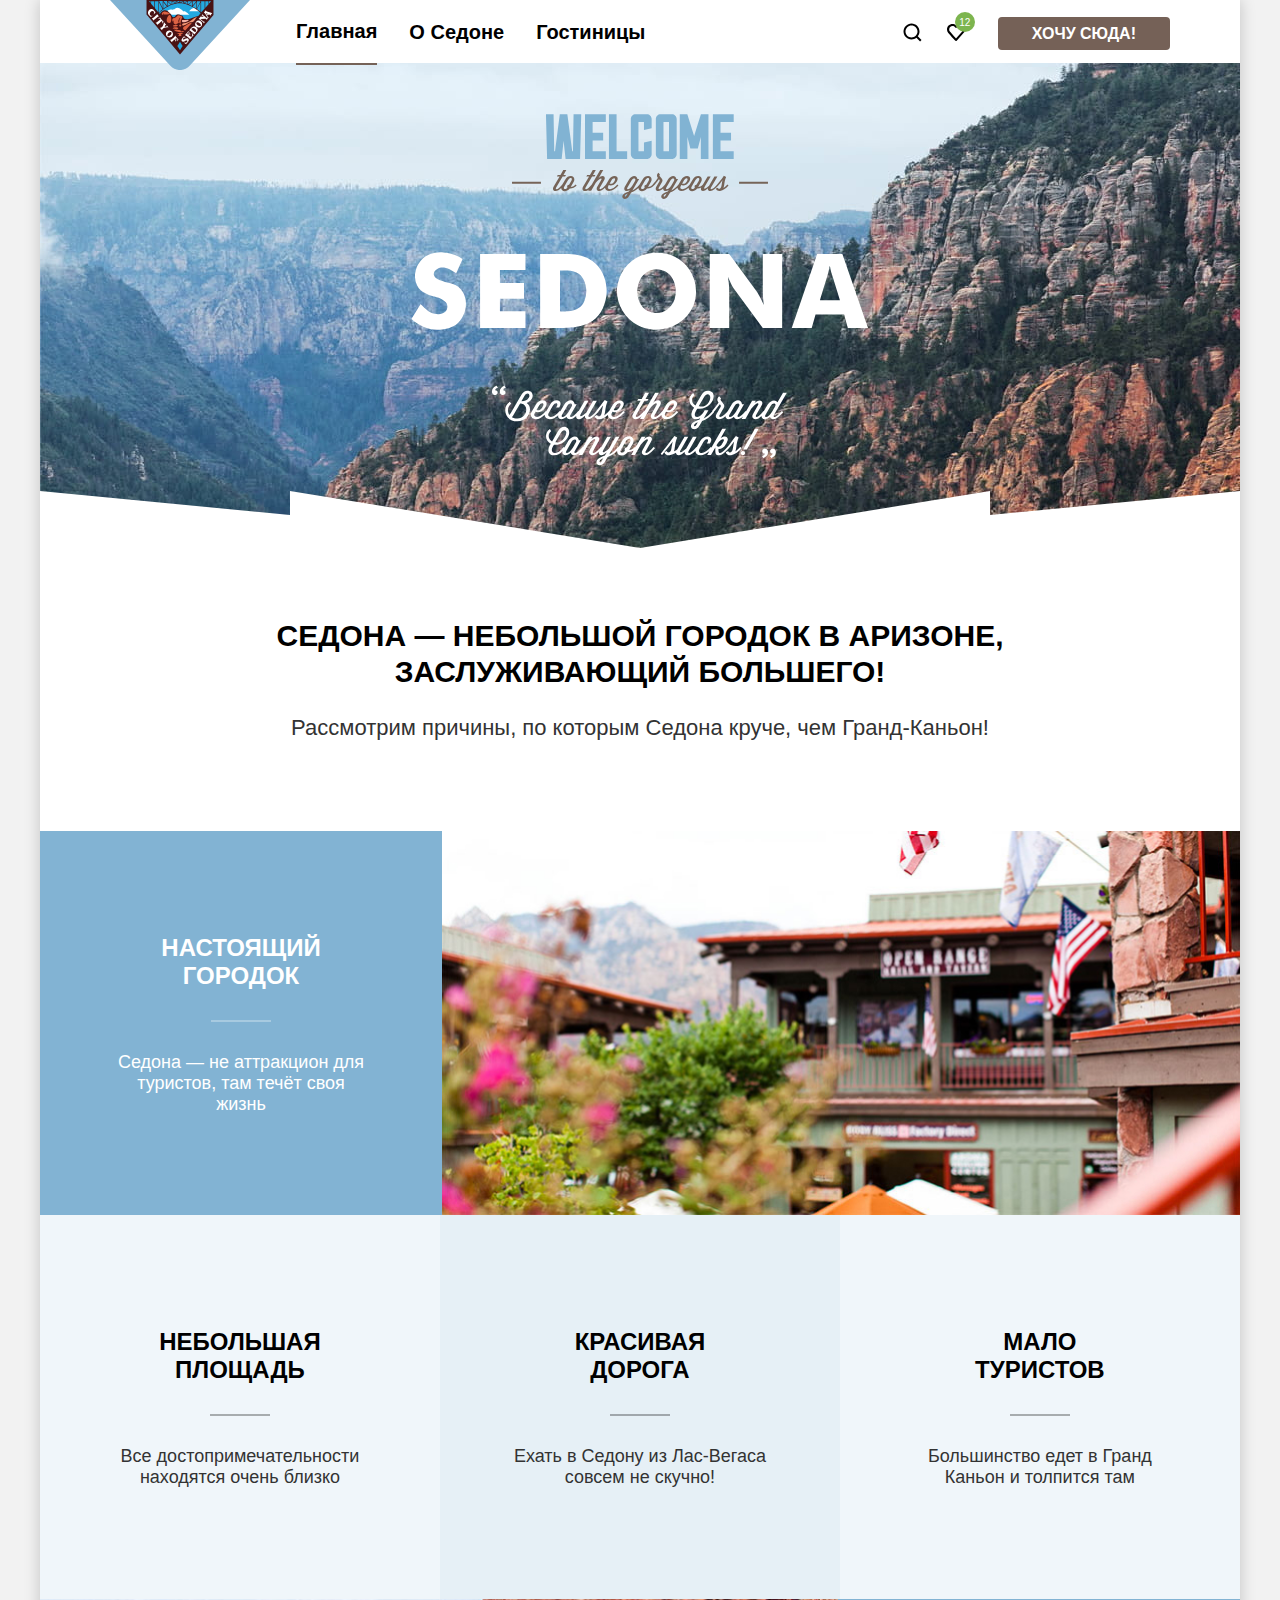
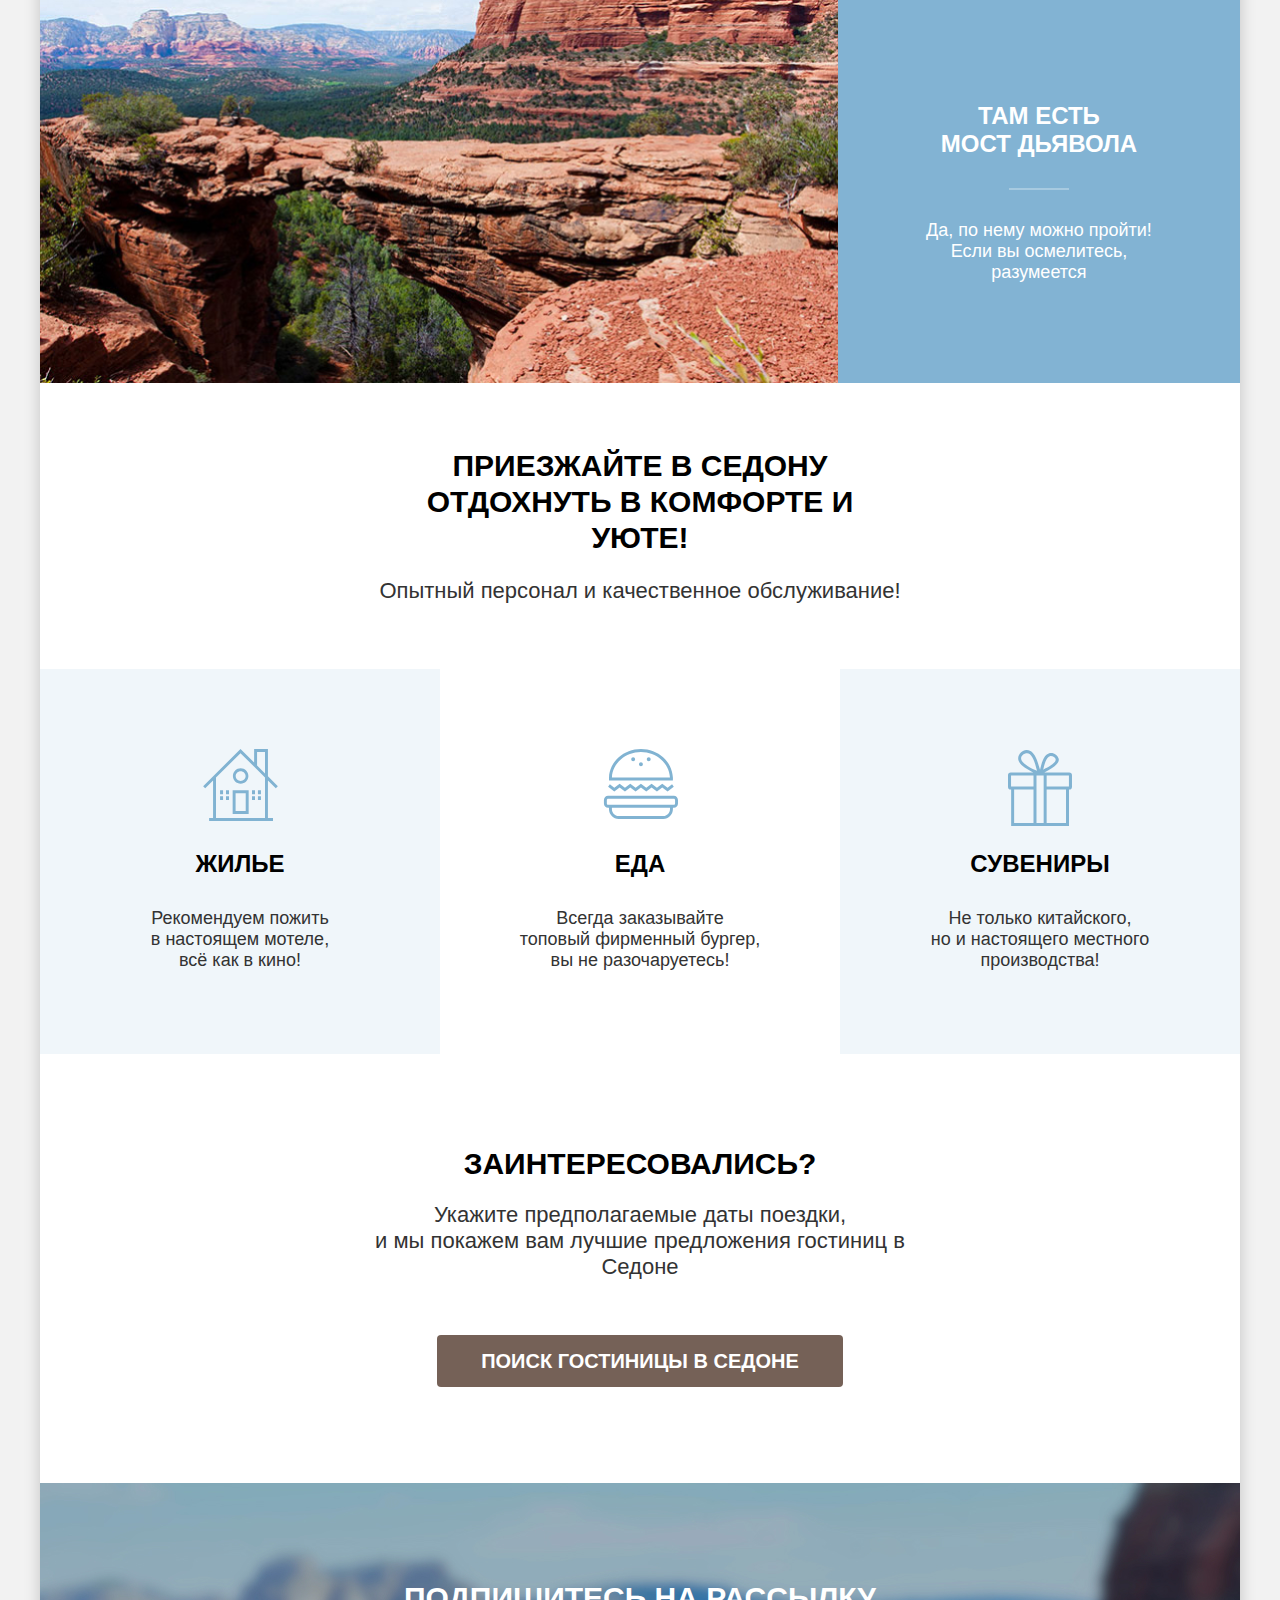
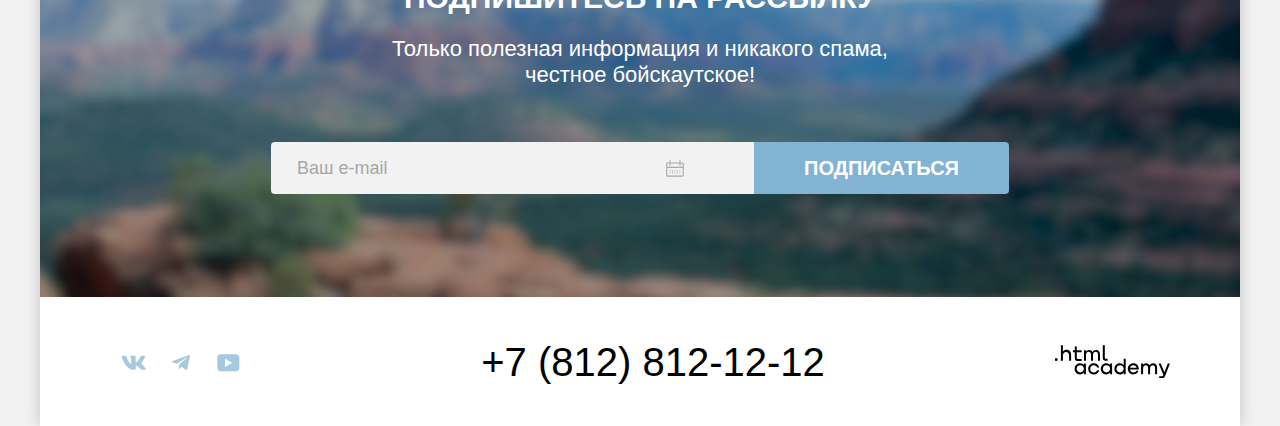
==== commit 7e703bbd: "Выполнено задание модуля 10" ====
--- a/index.html
+++ b/index.html
@@ -64,7 +64,7 @@
       <section class="advantages" data-test="advantages">
         <h2 class="visually-hidden">Преимущества Седоны</h2>
 
-        <p class="advantages-title">Седона - небольшой городое в Аризоне,<br> заслуживающий большего!</p>
+        <p class="advantages-title">Седона — небольшой городок в Аризоне,<br> заслуживающий большего!</p>
         <p class="advantages-description">Рассмотрим причины, по которым Седона круче, чем Гранд-Каньон!</p>
 
         <ul class="advantages-list">
@@ -72,7 +72,7 @@
           <li class="advantages-item advantages-item-big">
             <div class="advantage-content">
               <h3 class="advantages-subtitle">Настоящий<br> городок</h3>
-              <p class="advantages-subdescription">Седона - не аттракцион для<br> туристов, там течёт своя<br> жизнь</p>
+              <p class="advantages-subdescription">Седона — не аттракцион для<br> туристов, там течёт своя<br> жизнь</p>
             </div>
             <img class="advantage-img" src="images/reason-1.jpg" alt="Дома в Седоне">
           </li>
@@ -116,17 +116,17 @@
 
           <li class="reasons-item reasons-item-light">
             <h3 class="reason-title">Жилье</h3>
-            <p class="reason-description">Рекомендуем пожить в настоящем мотеле, всё как в кино!</p>
+            <p class="reason-description">Рекомендуем пожить<br> в настоящем мотеле,<br> всё как в кино!</p>
           </li>
 
           <li class="reasons-item">
             <h3 class="reason-title">Еда</h3>
-            <p class="reason-description">Всегда заказывайте топовый фирменный бургер, вы не разочаруетесь!</p>
+            <p class="reason-description">Всегда заказывайте<br> топовый фирменный бургер,<br> вы не разочаруетесь!</p>
           </li>
 
           <li class="reasons-item reasons-item-light">
             <h3 class="reason-title">Сувениры</h3>
-            <p class="reason-description">Не только китайского, но и настоящего местного производства!</p>
+            <p class="reason-description">Не только китайского,<br> но и настоящего местного<br> производства!</p>
           </li>
 
         </ul>
@@ -134,7 +134,7 @@
 
       <section class="search" data-test="search">
         <h2 class="search-title">Заинтересовались?</h2>
-        <p class="search-description">Укажите предполагаемые даты поездки, и мы покажем вам лучшие предложения гостиниц в Седоне</p>
+        <p class="search-description">Укажите предполагаемые даты поездки,<br> и мы покажем вам лучшие предложения гостиниц в Седоне</p>
         <a href="#" class="search-btn-link">Поиск гостиницы в Седоне</a>
       </section>
 
@@ -144,6 +144,7 @@
         <form class="subscribe-form" action="https://echo.htmlacademy.ru/" method="post">
           <label class="visually-hidden" for="subscribe-email">Укажите ваш email</label>
           <input class="subscribe-input" type="text" id="subscribe-email" name="user-email" placeholder="Ваш e-mail"></input>
+          <button type="button" class="subscribe-calendar-button"></button>
           <button class="subscribe-btn" type="submit">Подписаться</button>
         </form>
 
@@ -168,7 +169,7 @@
 
         <li class="social-item">
           <a class="social-link yt" href="https://vk.com/htmlacademy">
-            <span class="visually-hidden">Youtube</span>
+            <span class="visually-hidden">YouTube</span>
           </a>
         </li>
       </ul>
@@ -179,6 +180,87 @@
         <span class="visually-hidden">Сайт HTMLAcademy</span>
       </a>
     </footer>
+
+
+
+
+
+    <div class="modal-container modal-container-close">
+      <div class="modal">
+        <button type="button" class="modal-button">
+          <span class="visually-hidden">Закрыть</span>
+        </button>
+        <section class="modal-content">
+
+          <h2 class="modal-content-title">Поиск гостиницы в Седоне</h2>
+          <form class="modal-form" action="https://echo.htmlacademy.ru/" method="post">
+            <div class="date-wrapper">
+              <label class="date-form">
+                Дата Заезда:
+                <input class="form-typefield" type="text" id="arrival-date" name="arrival-date" placeholder="27 апреля 2020" required>
+                <button type="button" class="calendar-button"></button>
+
+              </label>
+              <p class="tip warning">Мы не можем отправить вас в прошлое.</p>
+              <label class="date-form">
+                Дата Выезда:
+                <input class="form-typefield" type="text" id="departure-date" name="departure-date" placeholder="1 сентября 2023" required>
+                <button type="button" class="calendar-button"></button>
+
+              </label>
+              <p class="tip notice">На эти даты есть свободные номера. Пока есть.</p>
+            </div>
+
+            <div class="people-count-wrapper">
+
+              <div class="adults-wrapper">
+                <label for="adults" class="people-count-form">Взрослые:</label>
+                <div class="button-wrapper">
+                  <button type="button" class="minus">
+                    <span class="visually-hidden">Минус</span>
+                  </button>
+                  <input id="adults" class="form-number adults" type="number" name="adults" min="0" max="10" placeholder="2"
+                    required>
+                  <button type="button" class="plus">
+                    <span class="visually-hidden">Плюс</span>
+                  </button>
+                </div>
+              </div>
+
+              <div class="children-wrapper">
+
+                <div class="children-tooltip">
+
+                  <label for="children" class="people-count-form">Дети:</label>
+                  <span class="tooltip">
+                    <button type="button" class="tooltip-toggle" aria-labelledby="tooltip-label-info">
+                      <img class="tooltip-icon" src="images/notice.svg" alt="Справка о размещении детей." height="20" width="20">
+                    </button>
+                    <span class="tooltip-text" role="tooltip" id="tooltip-label-info">
+                      Укажите количество детей, которые будут с вами, возраст которых от 6 до 18 лет. Дети до 6 лет
+                      размещаются бесплатно.
+                    </span>
+                  </span>
+
+                </div>
+                <div class="button-wrapper">
+                  <button type="button" class="minus">
+                    <span class="visually-hidden">Минус</span>
+                  </button>
+                  <input id="children" class="form-number children" type="number" name="children" min="0" max="10"
+                    placeholder="2">
+                  <button type="button" class="plus">
+                    <span class="visually-hidden">Плюс</span>
+                  </button>
+                </div>
+              </div>
+
+            </div>
+            <button type="submit" class="form-submit">Найти</button>
+          </form>
+        </section>
+      </div>
+    </div>
     </div>
   </body>
 </html>
--- a/styles/styles.css
+++ b/styles/styles.css
@@ -245,6 +245,7 @@
 
 
 .advantages-title {
+  margin-bottom: 25px;
   margin-top: 25px;
   font-size: 30px;
   line-height: 36px;
@@ -255,13 +256,55 @@
 }
 
 .advantages-description {
-  margin-bottom: 95px;
+  margin-bottom: 90px;
   font-size: 22px;
   line-height: 26px;
   color: #333333;
 }
 
 
+
+
+
+.advantages-subtitle {
+  font-size: 24px;
+  line-height: 28px;
+  text-align: center;
+  color: #ffffff;
+  font-weight: 700;
+  text-transform: uppercase;
+
+  position: relative;
+  margin: 0;
+  margin-top:20px;
+}
+
+.advantages-subtitle::after {
+  content: "";
+  width: 60px;
+  height: 2px;
+  background: rgba(255, 255, 255, 0.3);
+
+  display: block;
+
+  margin-left: auto;
+  margin-right: auto;
+  margin-top: 30px;
+  margin-bottom: 30px;
+  padding-bottom: 0;
+}
+
+
+.advantages-subdescription {
+  font-size: 18px;
+  line-height: 21px;
+  font-weight: 400;
+  text-align: center;
+  color: #ffffff;
+
+  margin-top: 0;
+  padding-top: 0;
+}
 
 .advantage-title {
   font-size: 24px;
@@ -272,32 +315,23 @@
   text-transform: uppercase;
 
   position: relative;
-}
-
-.advantages-subtitle::after {
+  margin: 0;
+  margin-top: 20px;
+}
+
+.advantage-title::after {
   content: "";
   width: 60px;
   height: 2px;
-  background: rgba(255, 255, 255, 0.3);
+  background: rgba(0, 0, 0, 0.3);
 
   display: block;
 
   margin-left: auto;
   margin-right: auto;
-  margin-top: 35px;
-}
-
-.advantage-title::after {
-  content: "";
-  width: 65px;
-  height: 2px;
-  background: rgba(0, 0, 0, 0.3);
-
-  display: block;
-
-  margin-left: auto;
-  margin-right: auto;
-  margin-top: 35px;
+  margin-top: 30px;
+  margin-bottom: 30px;
+  padding-bottom: 0;
 }
 
 
@@ -308,26 +342,14 @@
   font-weight: 400;
   text-align: center;
   color: #333333;
-}
-
-.advantages-subtitle {
-  font-size: 24px;
-  line-height: 28px;
-  text-align: center;
-  color: #ffffff;
-  font-weight: 700;
-  text-transform: uppercase;
-
-  position: relative;
-}
-
-.advantages-subdescription {
-  font-size: 18px;
-  line-height: 21px;
-  font-weight: 400;
-  text-align: center;
-  color: #ffffff;
-}
+
+  margin-top: 0;
+  padding-top: 0;
+}
+
+
+
+
 
 .advantages-list {
   margin-bottom: 65px;
@@ -476,7 +498,7 @@
   font-size: 20px;
   font-weight: 700;
   line-height: 36px;
-  min-width: 270px;
+  min-width: 285px;
   min-height: 36px;
   color: #ffffff;
   background: #756157;
@@ -555,6 +577,8 @@
   -ms-flex-pack: center;
   justify-content: center;
   padding-bottom: 103px;
+
+  position: relative;
 }
 
 .subscribe-input {
@@ -564,7 +588,11 @@
   border-style: hidden;
   font-size: 18px;
   line-height: 24px;
-  padding: 14px 225px 14px 20px;
+
+  padding: 14px 225px 14px 26px;
+
+  margin-left: 0;
+
 }
 
 .subscribe-input:hover {
@@ -590,6 +618,23 @@
 
 .subscribe-input::placeholder {
   opacity: 0.6;
+}
+
+.subscribe-calendar-button {
+  position: absolute;
+  right: 554px;
+
+  top: 15px;
+
+  width: 22px;
+  height: 23px;
+
+
+  border: none;
+  cursor: pointer;
+
+  background: url("../images/date.svg") no-repeat center center;
+  background-size: contain;
 }
 
 .subscribe-btn {
@@ -763,7 +808,7 @@
 .main-nav {
   text-align: left;
   color: #ffffff;
-  margin-bottom: 60px;
+  margin-bottom: 0;
 
   min-height: 400px;
   padding: 0 70px 10px 70px;
@@ -1095,6 +1140,7 @@
   position: absolute;
   height: 4px;
   background-color: #ffffff;
+
 }
 
 .range-toggle {
@@ -1229,6 +1275,7 @@
   justify-content: space-between;
 
   padding-bottom: 20px;
+  padding-top: 50px;
 }
 
 
@@ -1239,6 +1286,7 @@
   line-height: 36px;
   text-transform: uppercase;
   max-width: 500px;
+  margin-top: 10px;
 }
 
 .catalog-select {
@@ -1249,12 +1297,17 @@
   font-size: 18px;
   line-height: 21px;
   min-width: 292px;
+
+  margin-top:4px;
+
   padding: 12px 100px 12px 20px;
   font-style: inherit;
   -webkit-appearance: none;
   -moz-appearance: none;
   appearance: none;
   background: right 20px center url("../images/select-arrow.svg") no-repeat;
+
+  cursor: pointer;
 }
 
 .catalog-select:hover {
@@ -1293,6 +1346,8 @@
   margin: 0;
   max-width: 230px;
   margin-left: 62px;
+
+  margin-top: 4px;
 }
 
 .visual-style-item {
@@ -1364,15 +1419,18 @@
   row-gap: 16px;
 }
 
-.catalog-img-link {
+.catalog-card-img-link {
   text-decoration: none;
   grid-column: 1 / -1;
   height: 212px;
+
+  padding: 0;
 }
 
 .catalog-card-title-link {
   padding: 0;
   margin: 0;
+
   font-weight: 700;
   font-size: 24px;
   line-height: 28px;
@@ -1383,6 +1441,8 @@
 .catalog-card-img {
   -webkit-box-shadow: 0 0 15px rgba(0, 0, 0, 0.2);
   box-shadow: 0 0 15px rgba(0, 0, 0, 0.2);
+
+
 }
 
 .catalog-card-title {
@@ -1425,7 +1485,7 @@
   border-radius: 4px;
   background: #82b3d3;
   color: #ffffff;
-  padding: 8px;
+  padding: 8px 10px;
 }
 
 .card-button:hover {
@@ -1524,6 +1584,27 @@
   color: #333333;
 }
 
+.stars {
+  padding: 0;
+  margin: 0;
+}
+
+.four-stars {
+  background: url("../images/star-4.svg") no-repeat;
+  background-size:contain;
+}
+
+.three-stars {
+  background: url("../images/star-3.svg") no-repeat;
+  background-size: contain;
+}
+
+.two-stars {
+  background: url("../images/star-2.svg") no-repeat;
+  background-size: contain;
+}
+
+
 
 .pagination {
   display: -webkit-box;
@@ -1531,7 +1612,7 @@
   display: flex;
   gap: 8px;
   text-align: left;
-  margin-top: 20px;
+  margin-top: 22px;
   margin-bottom: 40px;
   padding: 0;
   list-style: none;
@@ -1640,20 +1721,20 @@
   border: none;
   outline: none;
   border-radius: 50%;
-  background: 50% url("../img/svg/cross.svg") no-repeat, #f2f2f2;
+  background: 50% url("../images/cross.svg") no-repeat, #f2f2f2;
 }
 
 .modal-button:hover {
-  background: 50% url("../img/svg/cross.svg") no-repeat, #e6e6e6;
+  background: 50% url("../images/cross.svg") no-repeat, #e6e6e6;
 }
 
 .modal-button:focus {
-  background: 50% url("../img/svg/cross.svg") no-repeat, #e6e6e6;
+  background: 50% url("../images/cross.svg") no-repeat, #e6e6e6;
   outline: 3px solid #83B3D3;
 }
 
 .modal-button:active {
-  background: 50% url("../img/svg/cross.svg") no-repeat, #e6e6e6;
+  background: 50% url("../images/cross.svg") no-repeat, #e6e6e6;
   opacity: 0.5;
   outline: none;
 }
@@ -1702,11 +1783,13 @@
   margin-left: 10px;
   width: 26px;
   height: 26px;
+
+  background: url("../images/notice.svg") no-repeat;
 }
 
 .tooltip-toggle {
   border: none;
-  background-color: transparent;
+
   height: 26px;
   padding: 0;
   margin: 0;
@@ -1746,13 +1829,15 @@
   height: 9px;
   top: -9px;
   left: 121px;
-  background: url("../img/svg/triangle.svg") no-repeat;
+  background: url("../images/triangle.svg") no-repeat;
 }
 
 .tooltip-toggle:hover + .tooltip-text,
 .tooltip-toggle:focus + .tooltip-text {
   display: block;
 }
+
+
 
 .button-wrapper {
   position: relative;
@@ -1762,7 +1847,7 @@
   position: absolute;
   width: 20px;
   height: 20px;
-  background: center url("../img/svg/plus.svg") no-repeat;
+  background: center url("../images/plus.svg") no-repeat;
   top: 14px;
   right: 10px;
   border: none;
@@ -1788,7 +1873,7 @@
   position: absolute;
   width: 20px;
   height: 20px;
-  background: center url("../img/svg/minus.svg") no-repeat;
+  background: center url("../images/minus.svg") no-repeat;
   top: 14px;
   left: 10px;
   border: none;
@@ -1827,7 +1912,28 @@
   -ms-flex-align: baseline;
   align-items: baseline;
   margin-bottom: 5px;
-}
+
+  position: relative;
+}
+
+.calendar-button {
+  position: absolute;
+  right: 15px;
+
+  top: 50%;
+  transform: translateY(-50%);
+  width: 22px;
+  height: 23px;
+
+
+  border: none;
+  cursor: pointer;
+
+  background: url("../images/date.svg") no-repeat center center;
+  background-size: contain;
+}
+
+
 
 .tip {
   padding: 0;
@@ -1838,11 +1944,11 @@
   margin-bottom: 23px;
 }
 
-.mistake {
+.warning {
   color: #ff5757;
 }
 
-.fine {
+.notice {
   color: #333333;
 }
 
@@ -1888,7 +1994,7 @@
   opacity: 0.6;
 }
 
-.qt-ty-wrapper {
+.people-count-wrapper {
   display: -webkit-box;
   display: -ms-flexbox;
   display: flex;
@@ -1914,7 +2020,7 @@
   gap: 46px;
 }
 
-.q-ty-form {
+.people-count-form {
   font-weight: 700;
   font-size: 20px;
   line-height: 24px;
